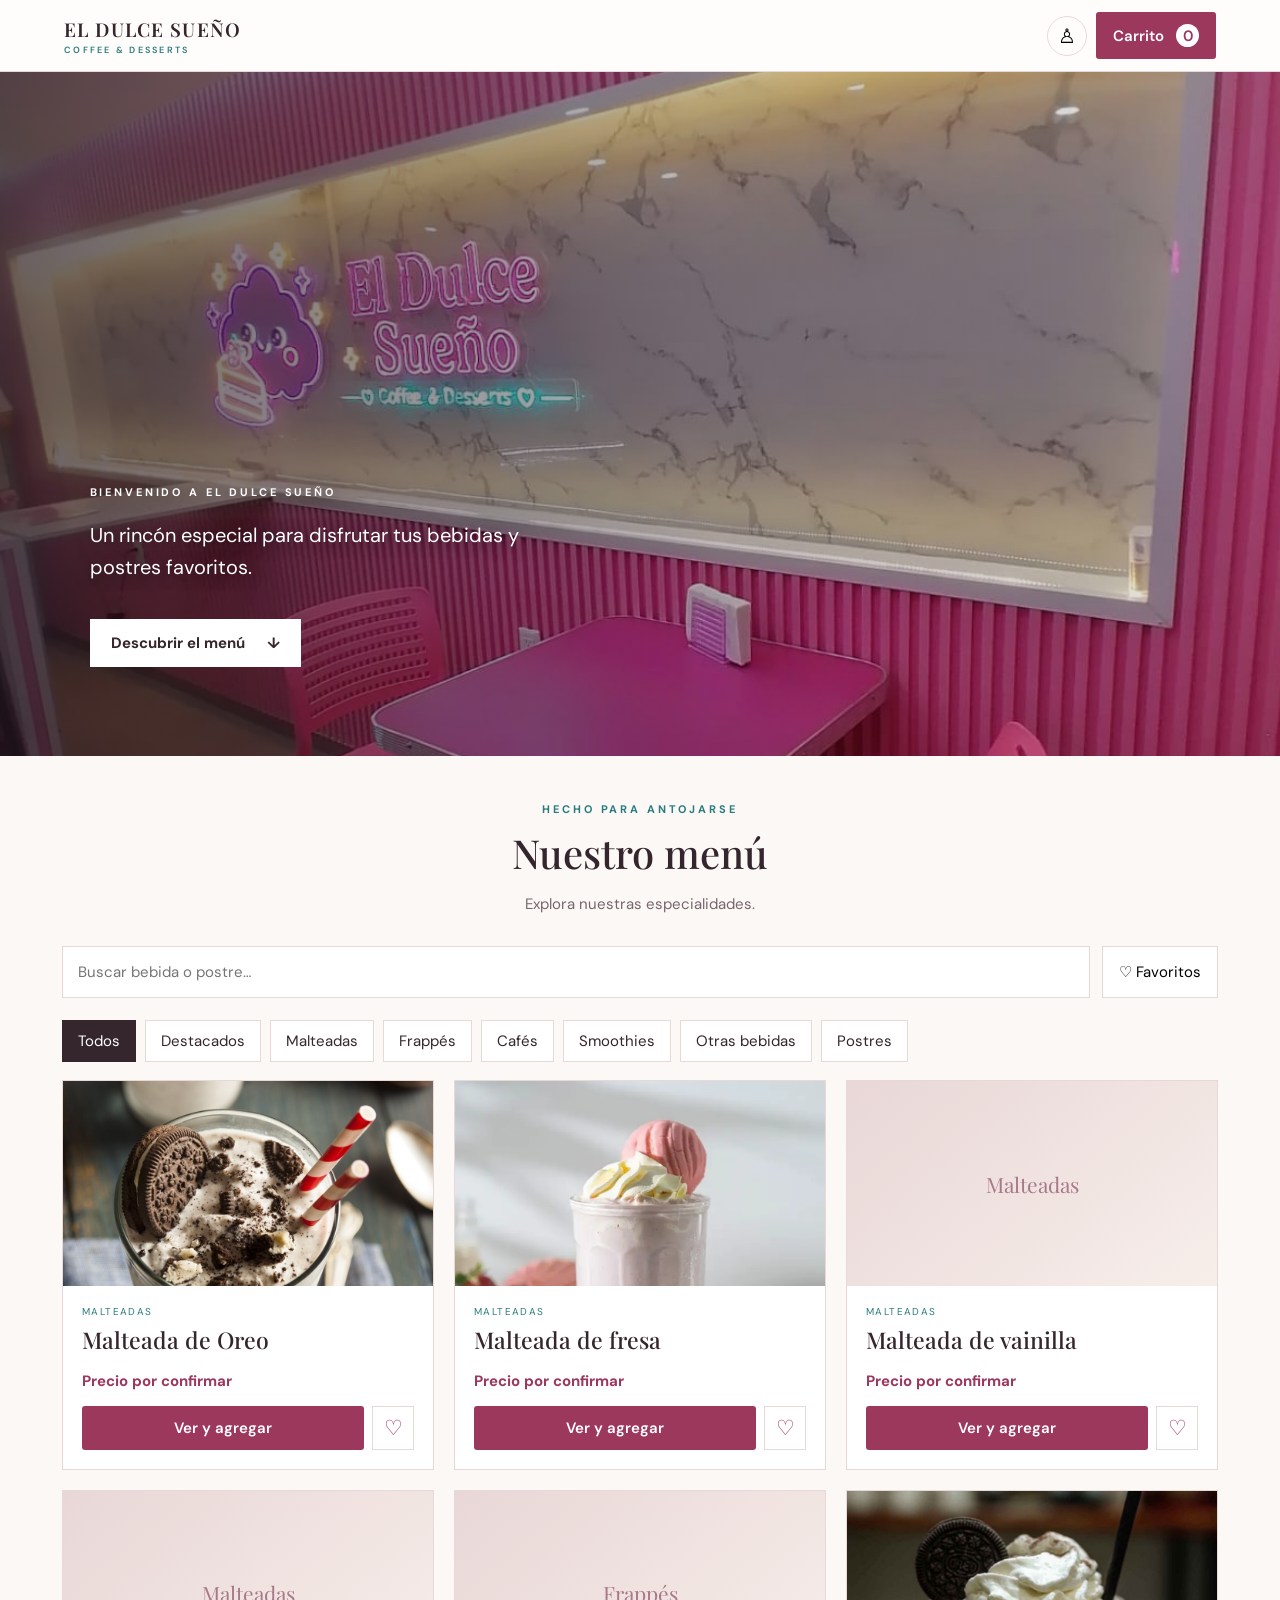
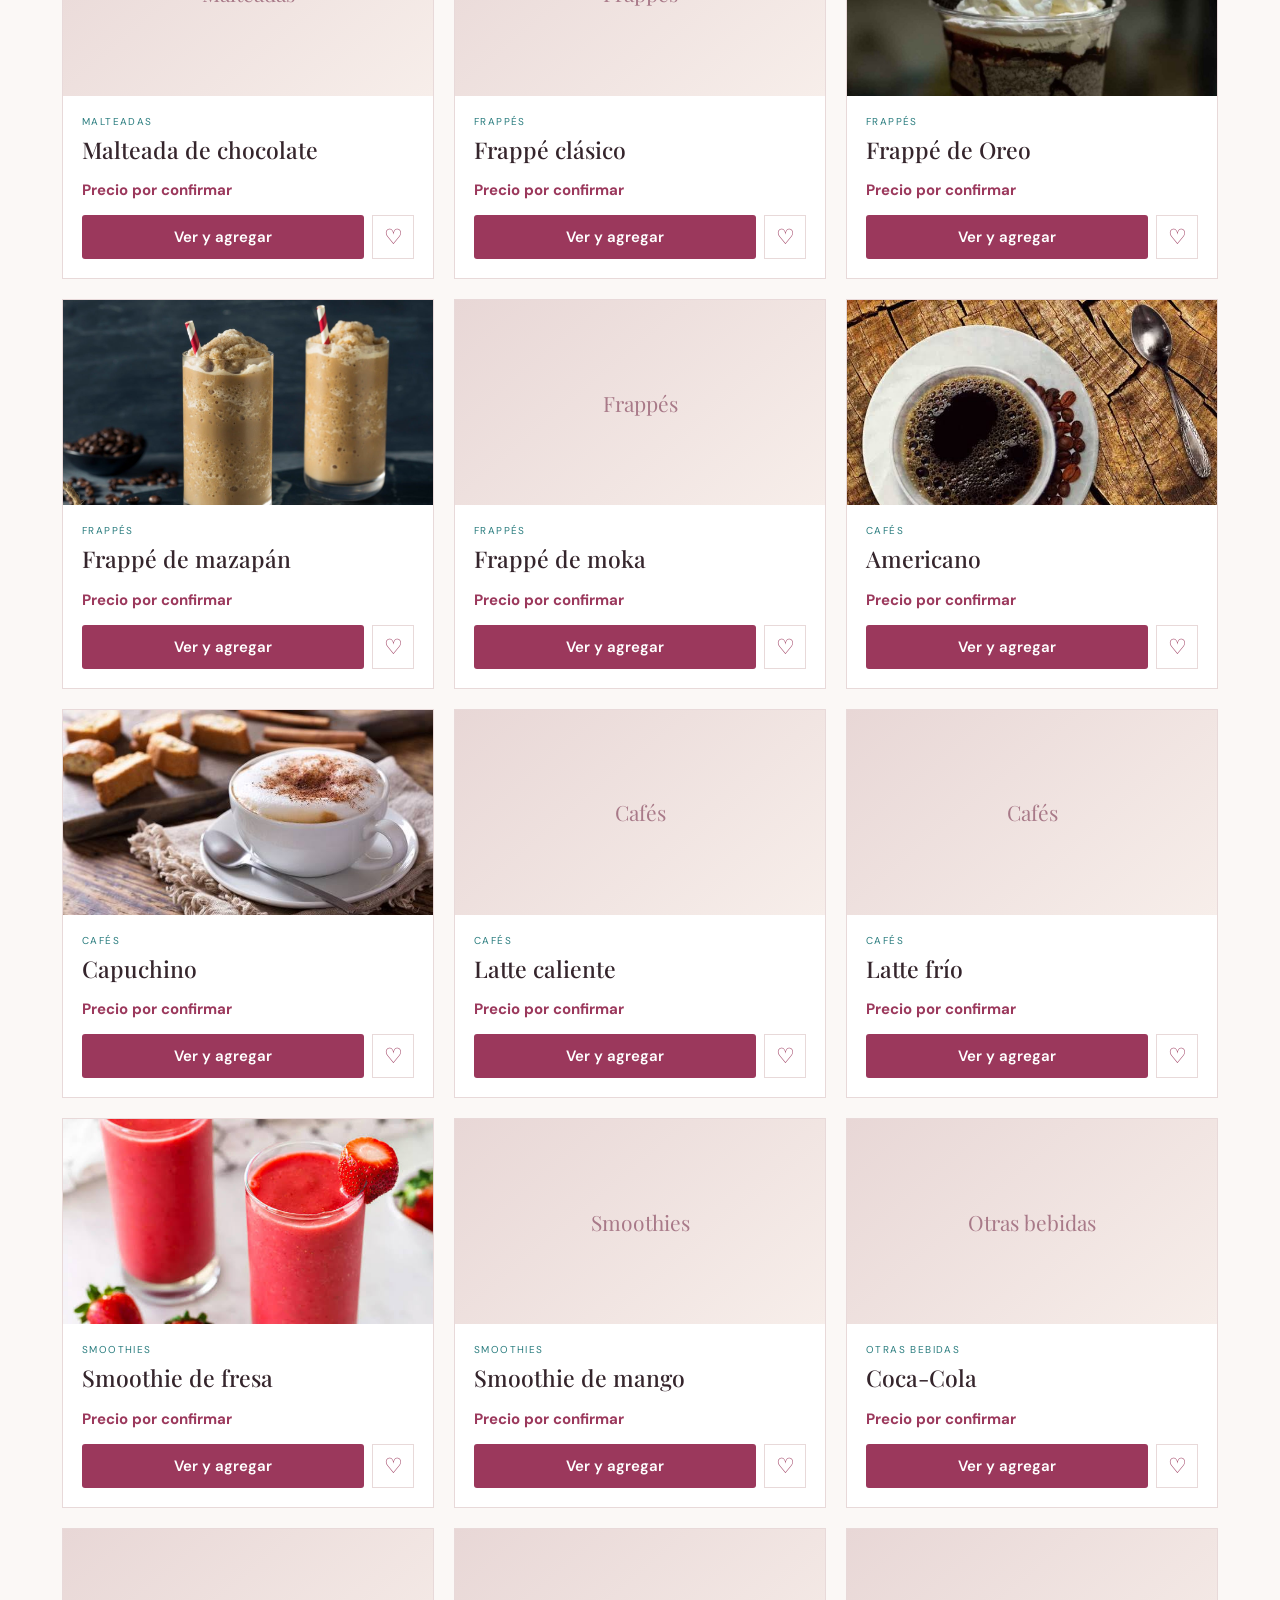
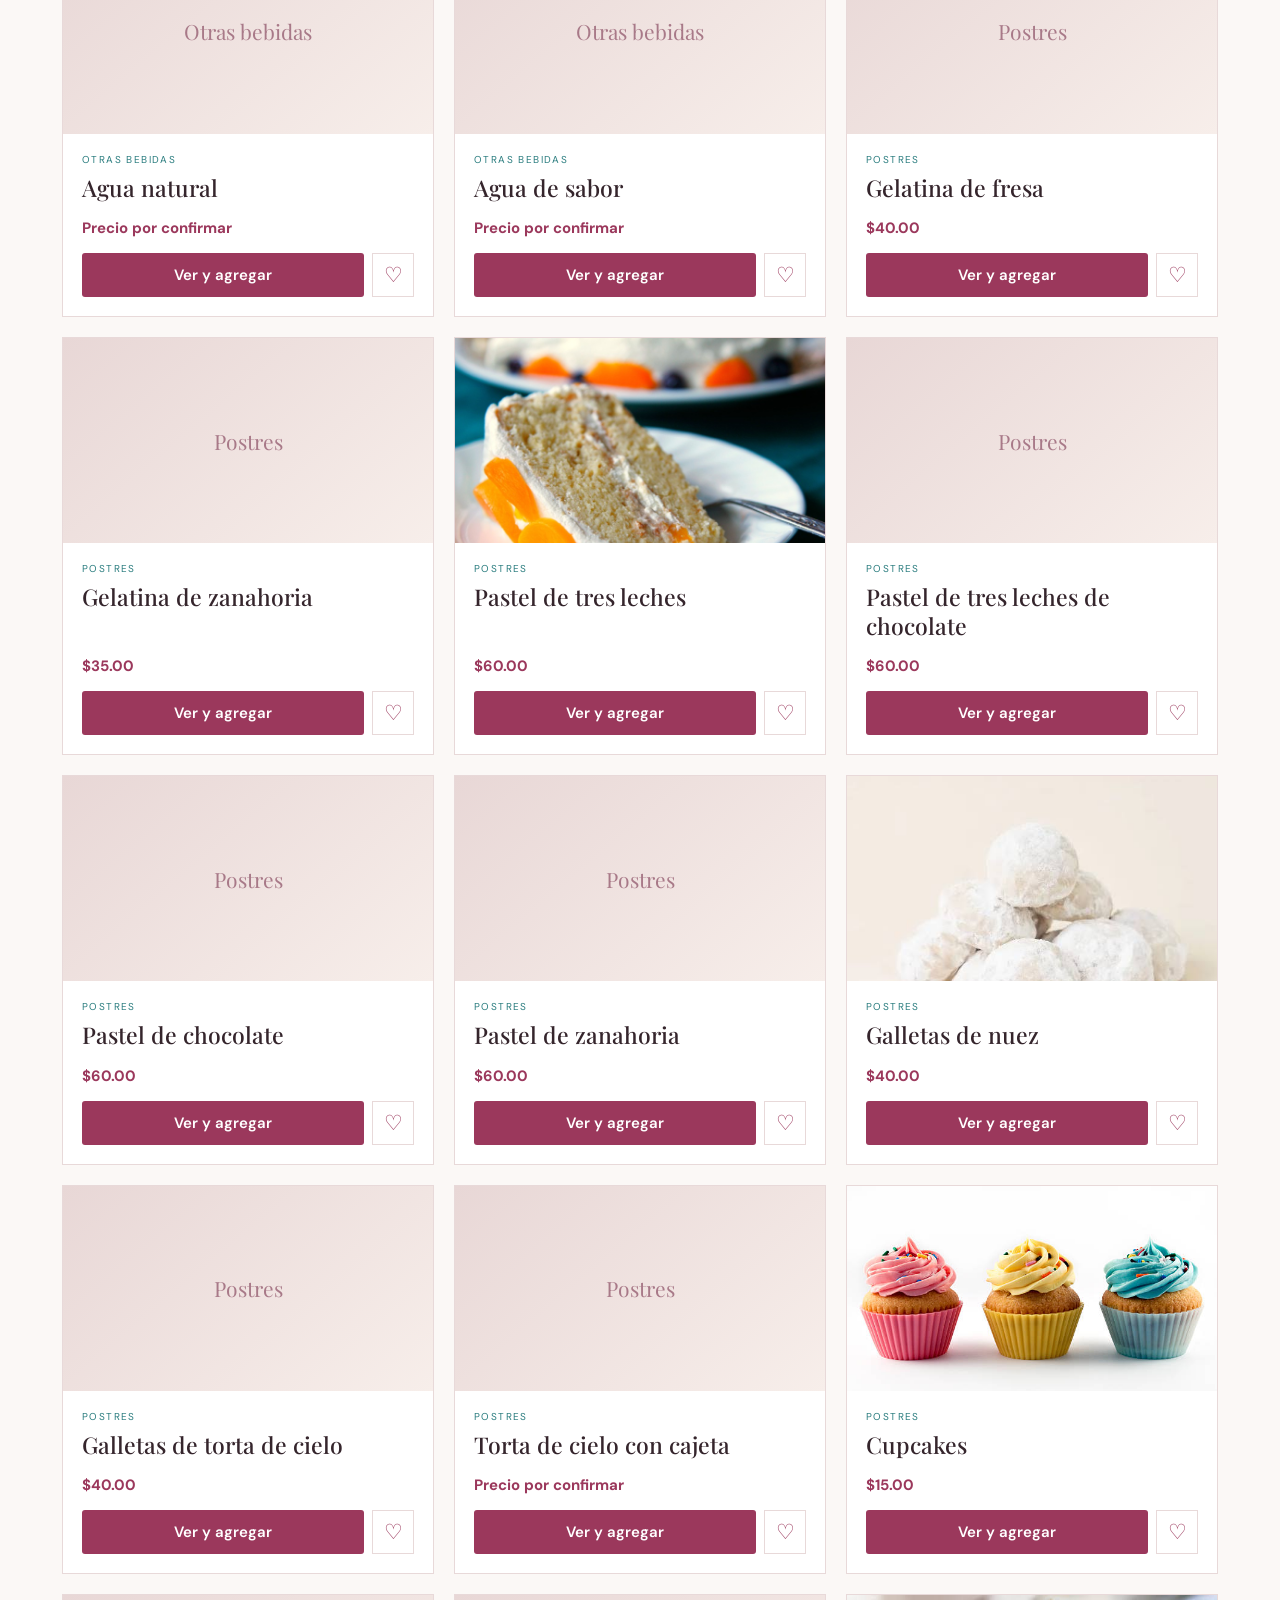
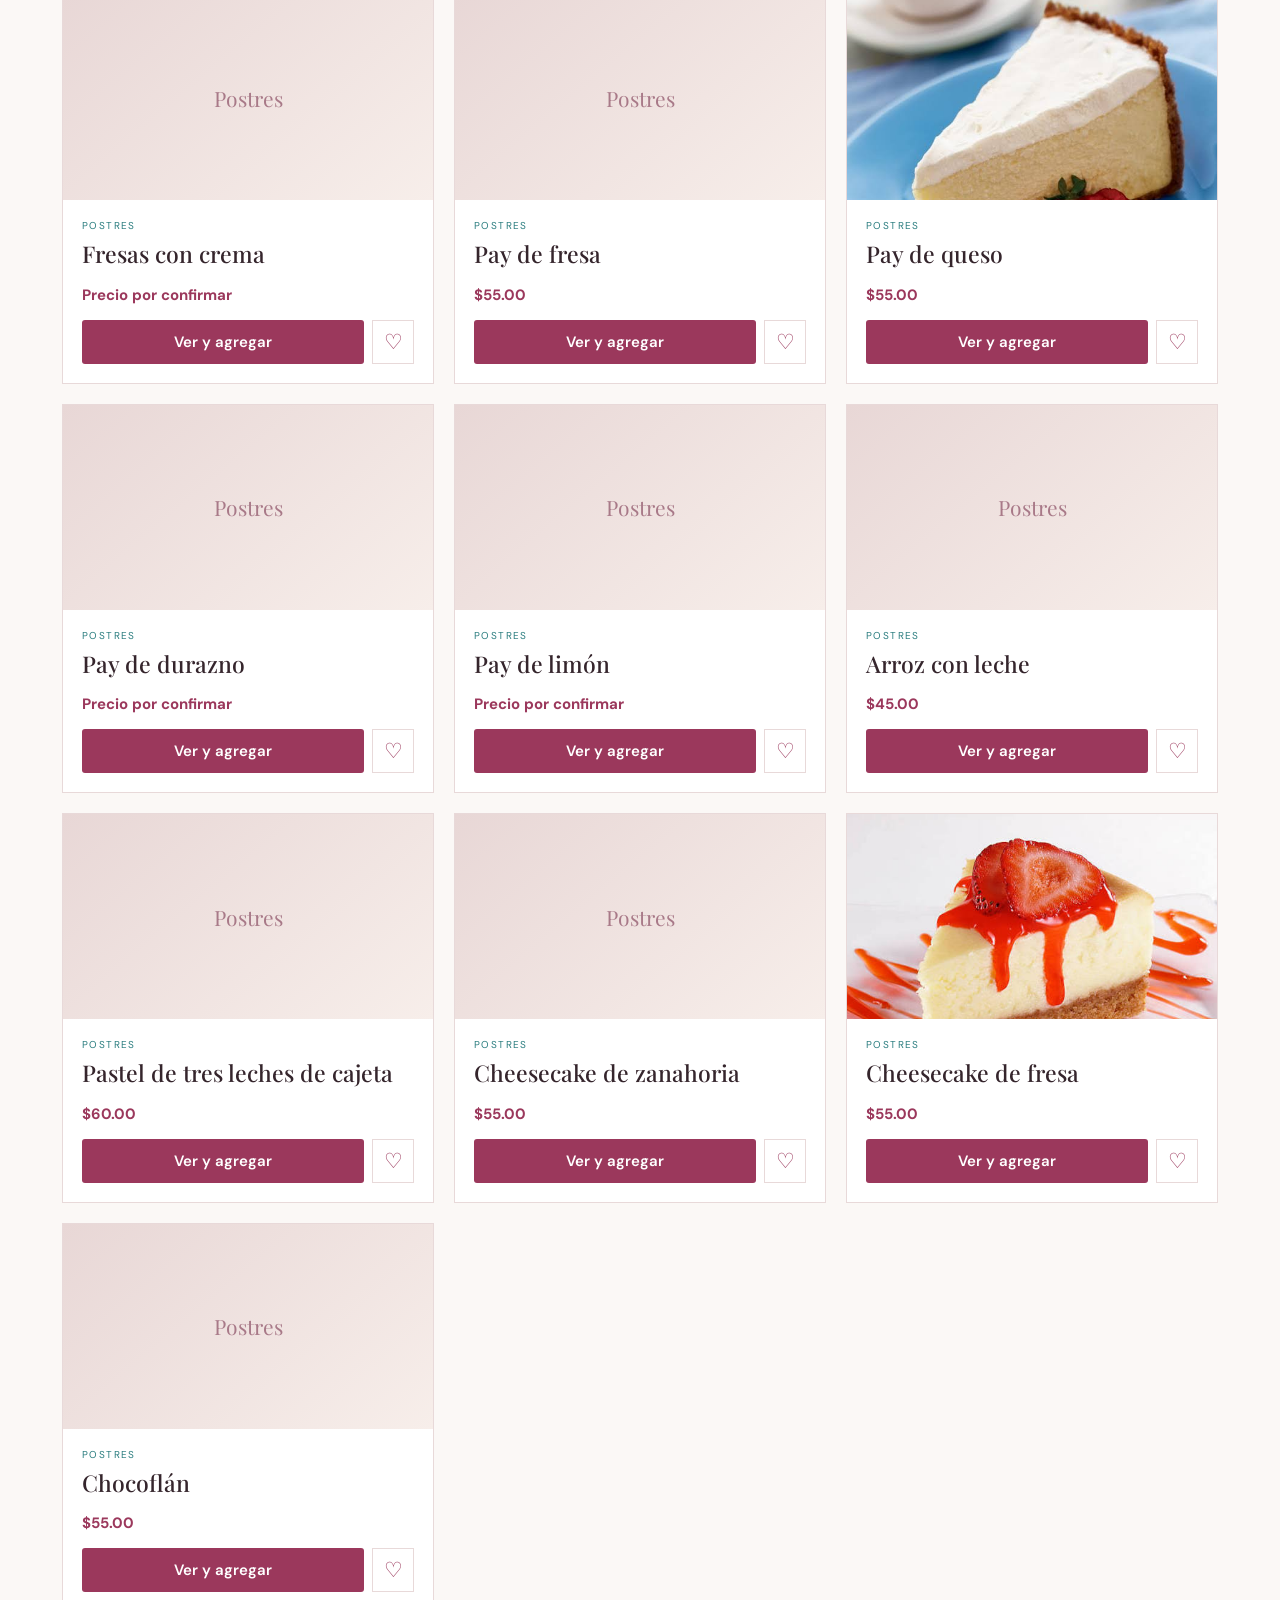
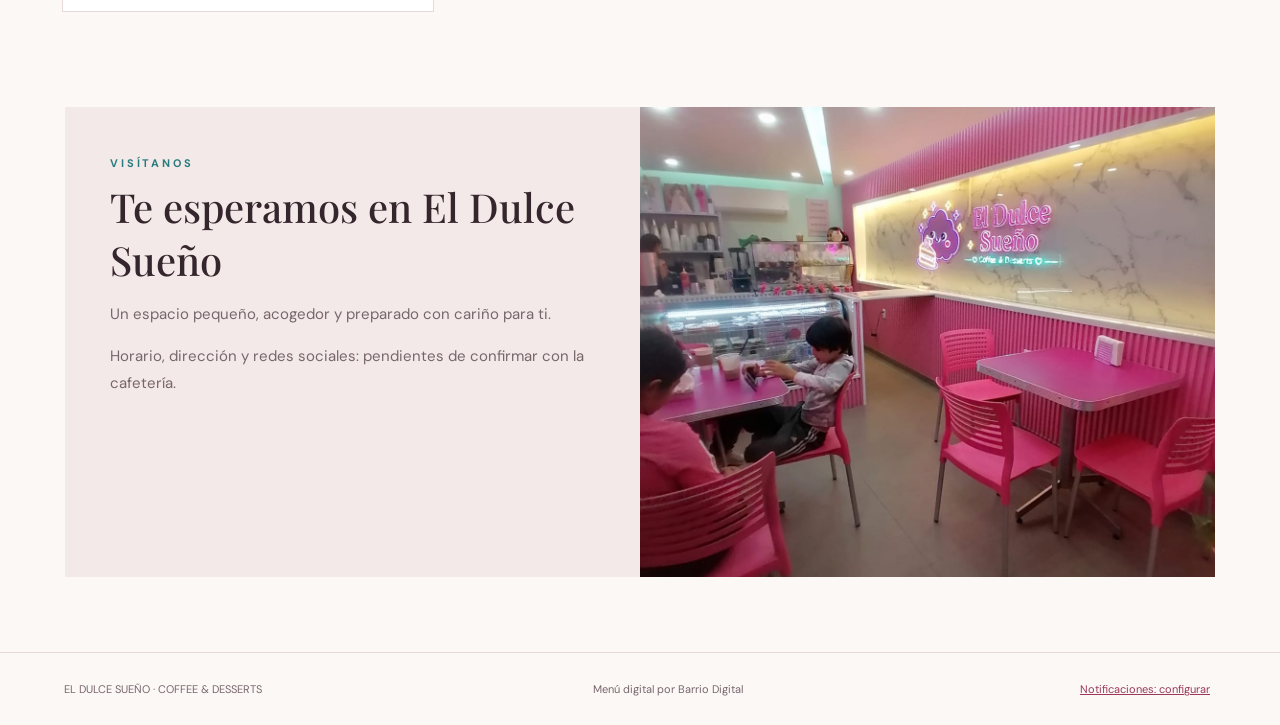
==== index.html @ 54c7ff3b "Add files via upload" ====
<!doctype html>
<html lang="es">
<head>
<meta charset="utf-8"><meta name="viewport" content="width=device-width,initial-scale=1,viewport-fit=cover">
<meta name="theme-color" content="#9b385c"><meta name="description" content="El Dulce Sueño Coffee & Desserts. Explora nuestro menú de bebidas y postres.">
<title>El Dulce Sueño | Coffee & Desserts</title>
<link rel="manifest" href="manifest.webmanifest"><link rel="stylesheet" href="css/styles.css">
</head>
<body>
<header class="topbar"><a href="#inicio" class="wordmark">EL DULCE SUEÑO <small>COFFEE & DESSERTS</small></a><div class="header-actions"><button id="profileBtn" class="icon-btn" aria-label="Mi perfil">♙</button><button id="cartBtn" class="cart-button" aria-label="Abrir carrito">Carrito <span id="cartCount">0</span></button></div></header>
<main>
<section class="hero" id="inicio"><div class="hero-photo"></div><div class="hero-shade"></div><div class="hero-content"><div class="eyebrow">BIENVENIDO A EL DULCE SUEÑO</div><p>Un rincón especial para disfrutar tus bebidas y postres favoritos.</p><a class="hero-cta" href="#menu">Descubrir el menú <span>↓</span></a></div></section>

<section class="flash" id="flashSection" hidden><div class="flash-header"><span>PROMOCIÓN FLASH</span><strong id="flashCountdown"></strong></div><div class="flash-body"><img id="flashImage" alt="Promoción del día"><div><h2 id="flashTitle"></h2><p id="flashDescription"></p><strong id="flashPrice"></strong><button id="flashAdd" class="button">Ver promoción</button></div></div></section>
<section class="catalog" id="menu"><div class="section-heading"><span class="eyebrow dark">HECHO PARA ANTOJARSE</span><h2>Nuestro menú</h2><p>Explora nuestras especialidades.</p></div><div class="catalog-tools"><input id="search" type="search" placeholder="Buscar bebida o postre…" aria-label="Buscar productos"><button id="favoritesFilter" class="filter-btn" aria-pressed="false">♡ Favoritos</button></div><nav class="categories" id="categories" aria-label="Categorías del menú"></nav><div id="productGrid" class="product-grid"></div></section>
<section class="visit" id="visitanos"><div><span class="eyebrow dark">VISÍTANOS</span><h2>Te esperamos en El Dulce Sueño</h2><p>Un espacio pequeño, acogedor y preparado con cariño para ti.</p><div id="businessDetails"></div></div><img src="assets/local/interior-vitrina.jpg" alt="Interior real de El Dulce Sueño, su barra y sus mesas" loading="lazy"></section>
</main>
<footer><span>EL DULCE SUEÑO · COFFEE & DESSERTS</span><span>Menú digital por Barrio Digital</span><button id="notificationBtn" class="text-button">Notificaciones: configurar</button></footer>
<div id="overlay" class="overlay" hidden></div><aside id="drawer" class="drawer" aria-label="Detalle" aria-modal="true" role="dialog" hidden><div class="drawer-head"><h2 id="drawerTitle">Detalle</h2><button id="closeDrawer" class="icon-btn" aria-label="Cerrar">✕</button></div><div id="drawerBody" class="drawer-body"></div></aside>
<div id="toast" class="toast" role="status" aria-live="polite"></div>
<script type="module" src="js/app.js"></script>
</body></html>
---- css/styles.css ----
@import url('https://fonts.googleapis.com/css2?family=DM+Sans:wght@400;500;600;700&family=Playfair+Display:ital,wght@0,500;0,600;1,500&display=swap');
:root{--ink:#35252c;--rose:#9b385c;--pink:#c95583;--cream:#fbf8f6;--paper:#fffdfb;--line:#e8d9d9;--teal:#297c7e;--muted:#78666d}*{box-sizing:border-box}html{scroll-behavior:smooth}body{margin:0;background:var(--cream);color:var(--ink);font-family:'DM Sans',Arial,sans-serif;font-size:15px}button,input,select,textarea{font:inherit}button{cursor:pointer}button:disabled{opacity:.48;cursor:not-allowed}a{color:inherit;text-decoration:none}[hidden]{display:none!important}.topbar{height:72px;padding:0 clamp(18px,5vw,72px);display:flex;align-items:center;justify-content:space-between;background:rgba(255,253,251,.97);position:sticky;top:0;z-index:15;border-bottom:1px solid var(--line);backdrop-filter:blur(12px)}.wordmark{font-family:'Playfair Display',Georgia,serif;letter-spacing:.06em;font-size:19px;font-weight:600}.wordmark small{display:block;font-family:'DM Sans',sans-serif;font-size:9px;letter-spacing:.25em;color:var(--teal);margin-top:2px}.header-actions{display:flex;gap:9px;align-items:center}.icon-btn{background:transparent;border:1px solid var(--line);border-radius:50%;height:40px;width:40px;font-size:20px}.cart-button,.button{background:var(--rose);color:white;border:0;padding:12px 17px;border-radius:3px;font-weight:600}.cart-button span{display:inline-grid;place-items:center;background:#fff;color:var(--rose);border-radius:100px;width:23px;height:23px;margin-left:8px}.hero{height:min(76vh,700px);min-height:440px;position:relative;overflow:hidden;background:#b75b80}.hero-photo{position:absolute;inset:0;background:url('../assets/local/interior-principal.jpg') center 41%/cover no-repeat;transform:scale(1.02)}.hero-shade{position:absolute;inset:0;background:linear-gradient(90deg,rgba(30,15,24,.67) 0%,rgba(30,15,24,.28) 56%,rgba(30,15,24,.08) 100%)}.hero-content{position:absolute;bottom:13%;left:clamp(22px,7vw,110px);max-width:600px;color:#fff;text-shadow:0 2px 15px #0008}.eyebrow{font-size:11px;font-weight:700;letter-spacing:.26em;color:#fff}.eyebrow.dark{color:var(--teal)}h1,h2,h3{font-family:'Playfair Display',Georgia,serif;font-weight:500}h1{font-size:clamp(45px,7vw,88px);line-height:1.07;margin:16px 0}h2{font-size:clamp(27px,3.5vw,40px);margin:8px 0 14px}.hero-content p{font-size:clamp(16px,2vw,20px);line-height:1.6;max-width:440px}.hero-cta{display:inline-flex;gap:22px;align-items:center;background:#fff;color:var(--ink);padding:14px 21px;margin-top:16px;font-weight:700;text-shadow:none}.welcome{max-width:1150px;margin:auto;padding:54px 26px;display:flex;gap:60px;justify-content:space-between;align-items:center}.welcome>div{max-width:540px}.welcome>p{max-width:330px;color:var(--muted);line-height:1.8}.catalog{max-width:1200px;margin:auto;padding:30px 22px 75px}.section-heading{text-align:center;margin:12px auto 32px}.section-heading p{color:var(--muted)}.catalog-tools{display:flex;gap:12px;margin-bottom:20px}.catalog-tools input{flex:1;min-width:0;border:1px solid var(--line);padding:15px;background:white;outline-color:var(--rose)}.filter-btn{border:1px solid var(--line);background:white;padding:0 16px;white-space:nowrap}.filter-btn.active{border-color:var(--rose);color:var(--rose)}.categories{display:flex;overflow:auto;gap:9px;padding:2px 0 18px;scrollbar-width:thin}.categories button{white-space:nowrap;border:1px solid var(--line);background:#fff;padding:10px 15px;color:var(--ink)}.categories button.active{background:var(--ink);color:#fff;border-color:var(--ink)}.product-grid{display:grid;grid-template-columns:repeat(3,minmax(0,1fr));gap:20px}.product-card{background:#fff;border:1px solid var(--line);overflow:hidden;display:flex;flex-direction:column}.product-photo{height:205px;background:linear-gradient(140deg,#e8d7d6,#f7eeea);position:relative;overflow:hidden;display:grid;place-items:center}.product-photo img{width:100%;height:100%;object-fit:cover}.photo-placeholder{font-family:'Playfair Display',Georgia,serif;color:#a87988;font-size:21px;text-align:center;padding:16px}.product-card-body{padding:19px;display:flex;flex-direction:column;flex:1}.product-category{font-size:10px;color:var(--teal);text-transform:uppercase;letter-spacing:.14em}.product-card h3{font-size:23px;line-height:1.24;margin:8px 0 12px}.product-price{margin-top:auto;font-weight:700;color:var(--rose);padding:4px 0 15px}.product-actions{display:flex;gap:8px}.product-actions .button{flex:1}.heart{width:42px;border:1px solid var(--line);background:white;font-size:21px;color:var(--rose)}.soldout{position:absolute;top:12px;left:12px;background:#fff;padding:7px 12px;font-size:12px}.flash{max-width:1150px;margin:15px auto 28px;background:#fff;border:1px solid #e5cad1}.flash-header{display:flex;justify-content:space-between;background:var(--rose);color:white;padding:13px 20px;font-size:12px;letter-spacing:.1em}.flash-body{display:flex;gap:25px;padding:20px}.flash-body img{width:210px;height:170px;object-fit:cover;background:#eee}.flash-body>div{flex:1}.flash-body strong{display:block;font-size:24px;color:var(--rose);margin:12px 0}.visit{display:grid;grid-template-columns:1fr 1fr;max-width:1150px;margin:20px auto 75px;background:#f3e9e8;min-height:350px}.visit>div{padding:45px}.visit p{line-height:1.8;color:var(--muted)}.visit img{width:100%;height:100%;max-height:470px;object-fit:cover}.visit a{text-decoration:underline;color:var(--teal)}footer{border-top:1px solid var(--line);display:flex;gap:20px;justify-content:space-between;align-items:center;flex-wrap:wrap;padding:28px max(22px,5vw);font-size:11px;color:var(--muted)}.text-button{border:0;background:none;color:var(--rose);text-decoration:underline}.overlay{position:fixed;inset:0;background:#21131aa8;z-index:30}.drawer{position:fixed;right:0;top:0;bottom:0;width:min(100%,490px);z-index:31;background:var(--paper);box-shadow:-10px 0 40px #0002;display:flex;flex-direction:column}.drawer-head{padding:20px 23px;border-bottom:1px solid var(--line);display:flex;align-items:center;justify-content:space-between}.drawer-head h2{font-size:27px;margin:0}.drawer-body{overflow:auto;padding:23px;flex:1}.drawer-body label{display:block;font-weight:600;font-size:13px;margin:14px 0 7px}.field{width:100%;border:1px solid #d7c8ca;background:white;padding:12px;color:var(--ink);border-radius:2px}.drawer-body textarea{resize:vertical}.drawer-body .button{width:100%;margin-top:14px}.muted{color:var(--muted);font-size:13px;line-height:1.6}.line{border-bottom:1px solid var(--line);padding:15px 0}.line-row{display:flex;justify-content:space-between;align-items:center;gap:12px}.line-row button{background:#fff;border:1px solid var(--line);padding:6px 10px}.qty{display:flex;align-items:center;gap:13px}.qty button{font-size:20px}.note{padding:12px;background:#f5eded;border-left:3px solid var(--rose);font-size:13px;line-height:1.6}.toast{position:fixed;bottom:24px;left:50%;transform:translateX(-50%);background:var(--ink);color:#fff;padding:13px 22px;z-index:60;opacity:0;pointer-events:none;transition:opacity .2s}.toast.show{opacity:1}.mini-btn{background:white;border:1px solid var(--line);padding:8px 11px}.profile-saved{background:#eff6f4;padding:12px;margin-bottom:14px}.choice-row{display:flex;gap:9px;margin:12px 0}.choice-row button{flex:1;padding:12px;background:white;border:1px solid var(--line)}.choice-row button.selected{border-color:var(--rose);background:#f8eaee}.checkline{display:flex!important;gap:8px;align-items:center;font-weight:400!important}.checkline input{width:auto}.flash-pill{color:var(--rose);font-size:12px;font-weight:700}
@media(max-width:800px){.product-grid{grid-template-columns:repeat(2,minmax(0,1fr));gap:12px}.welcome{padding:34px 20px;display:block}.welcome>p{max-width:none}.visit{margin:10px 18px 50px;grid-template-columns:1fr}.visit img{max-height:270px}.visit>div{padding:30px}.flash{margin:12px 18px}.flash-body img{width:130px;height:140px}.topbar{height:65px}.hero{height:63vh;min-height:390px}.hero-content{bottom:9%}}@media(max-width:520px){.wordmark{font-size:15px}.wordmark small{font-size:8px}.topbar{padding:0 13px}.cart-button{padding:10px;font-size:12px}.icon-btn{height:36px;width:36px}.hero{height:57vh;min-height:360px}.hero-photo{background-position:center 43%}.hero-content{left:21px;right:20px}.hero-content h1{font-size:44px}.hero-content p{font-size:15px}.hero-cta{margin-top:8px;padding:12px 16px}.catalog{padding:22px 12px 55px}.catalog-tools{gap:6px}.filter-btn{padding:0 10px;font-size:12px}.product-card h3{font-size:19px}.product-photo{height:155px}.product-card-body{padding:12px}.product-actions .button{padding:10px 7px;font-size:12px}.heart{width:33px;font-size:18px}.flash-body{display:block}.flash-body img{width:100%;height:175px}.visit{margin:10px 12px 45px}footer{display:block}footer>*{display:block;margin:12px 0}}
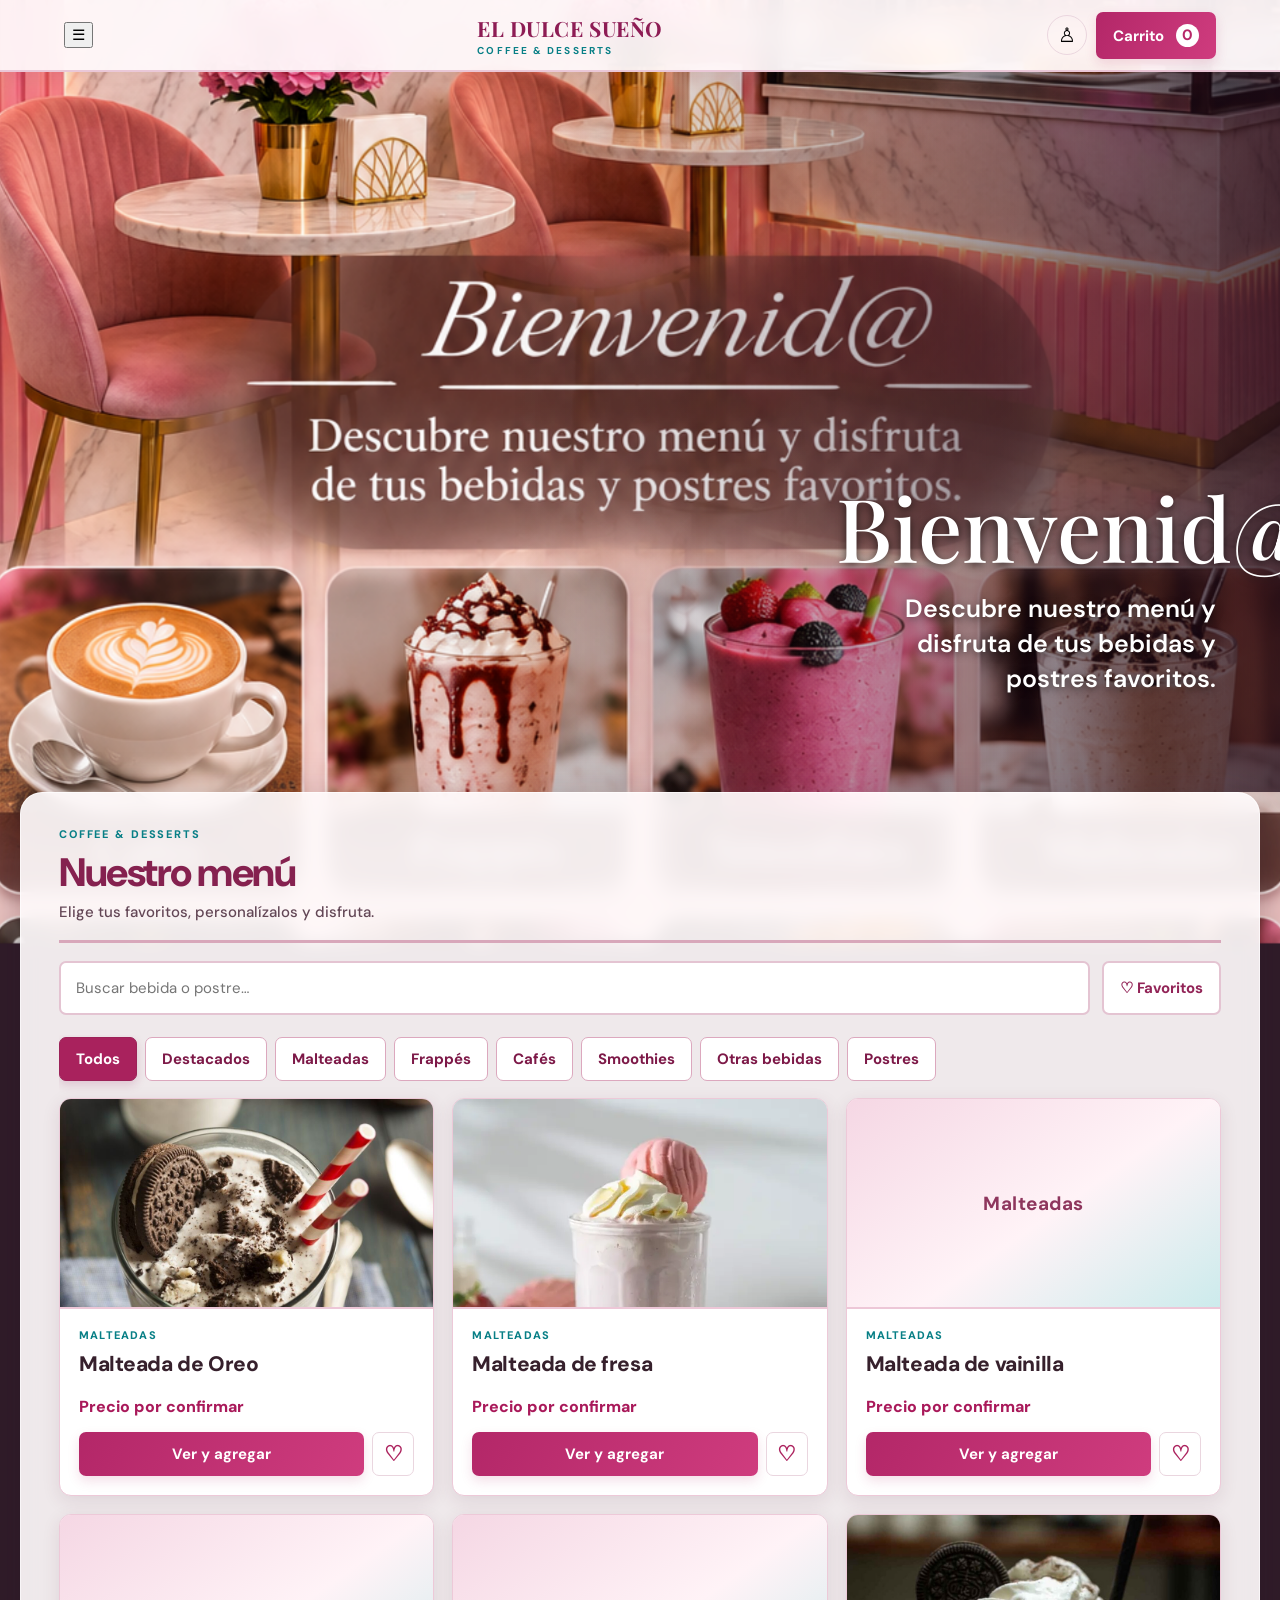
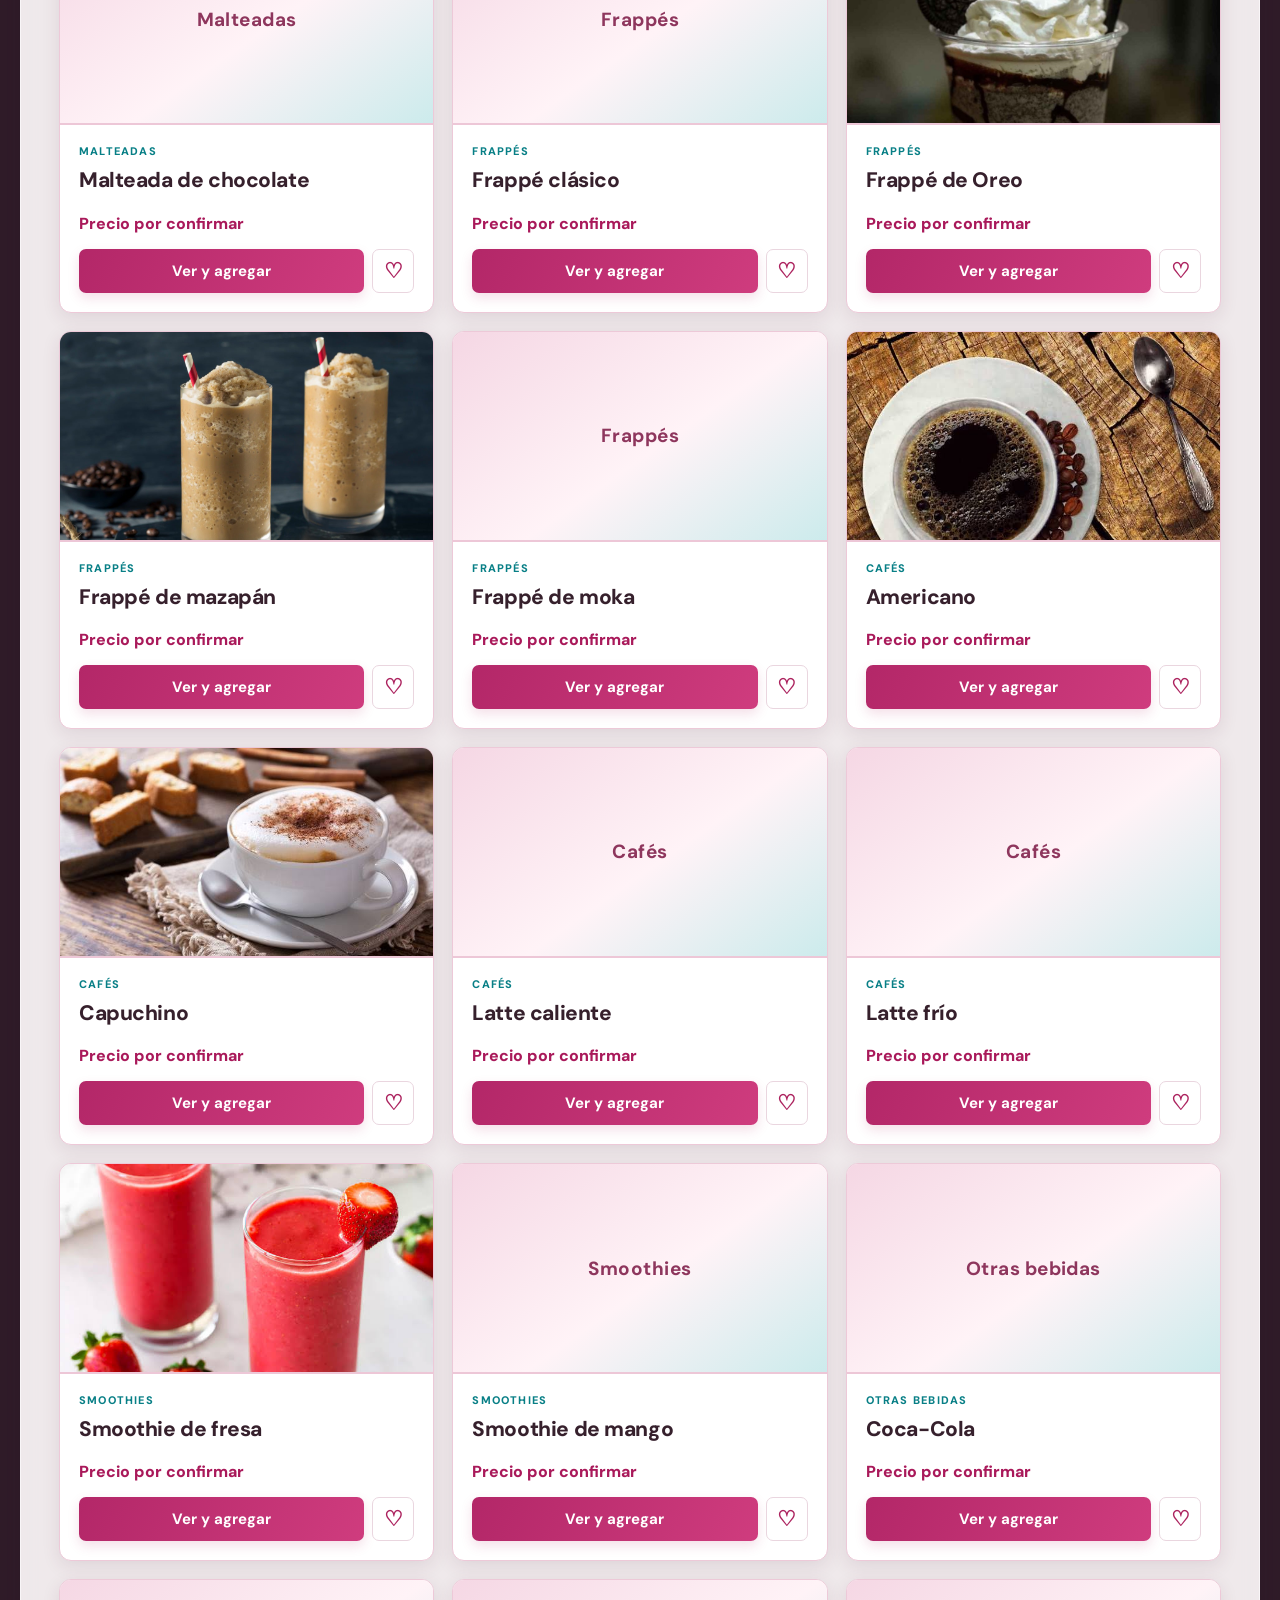
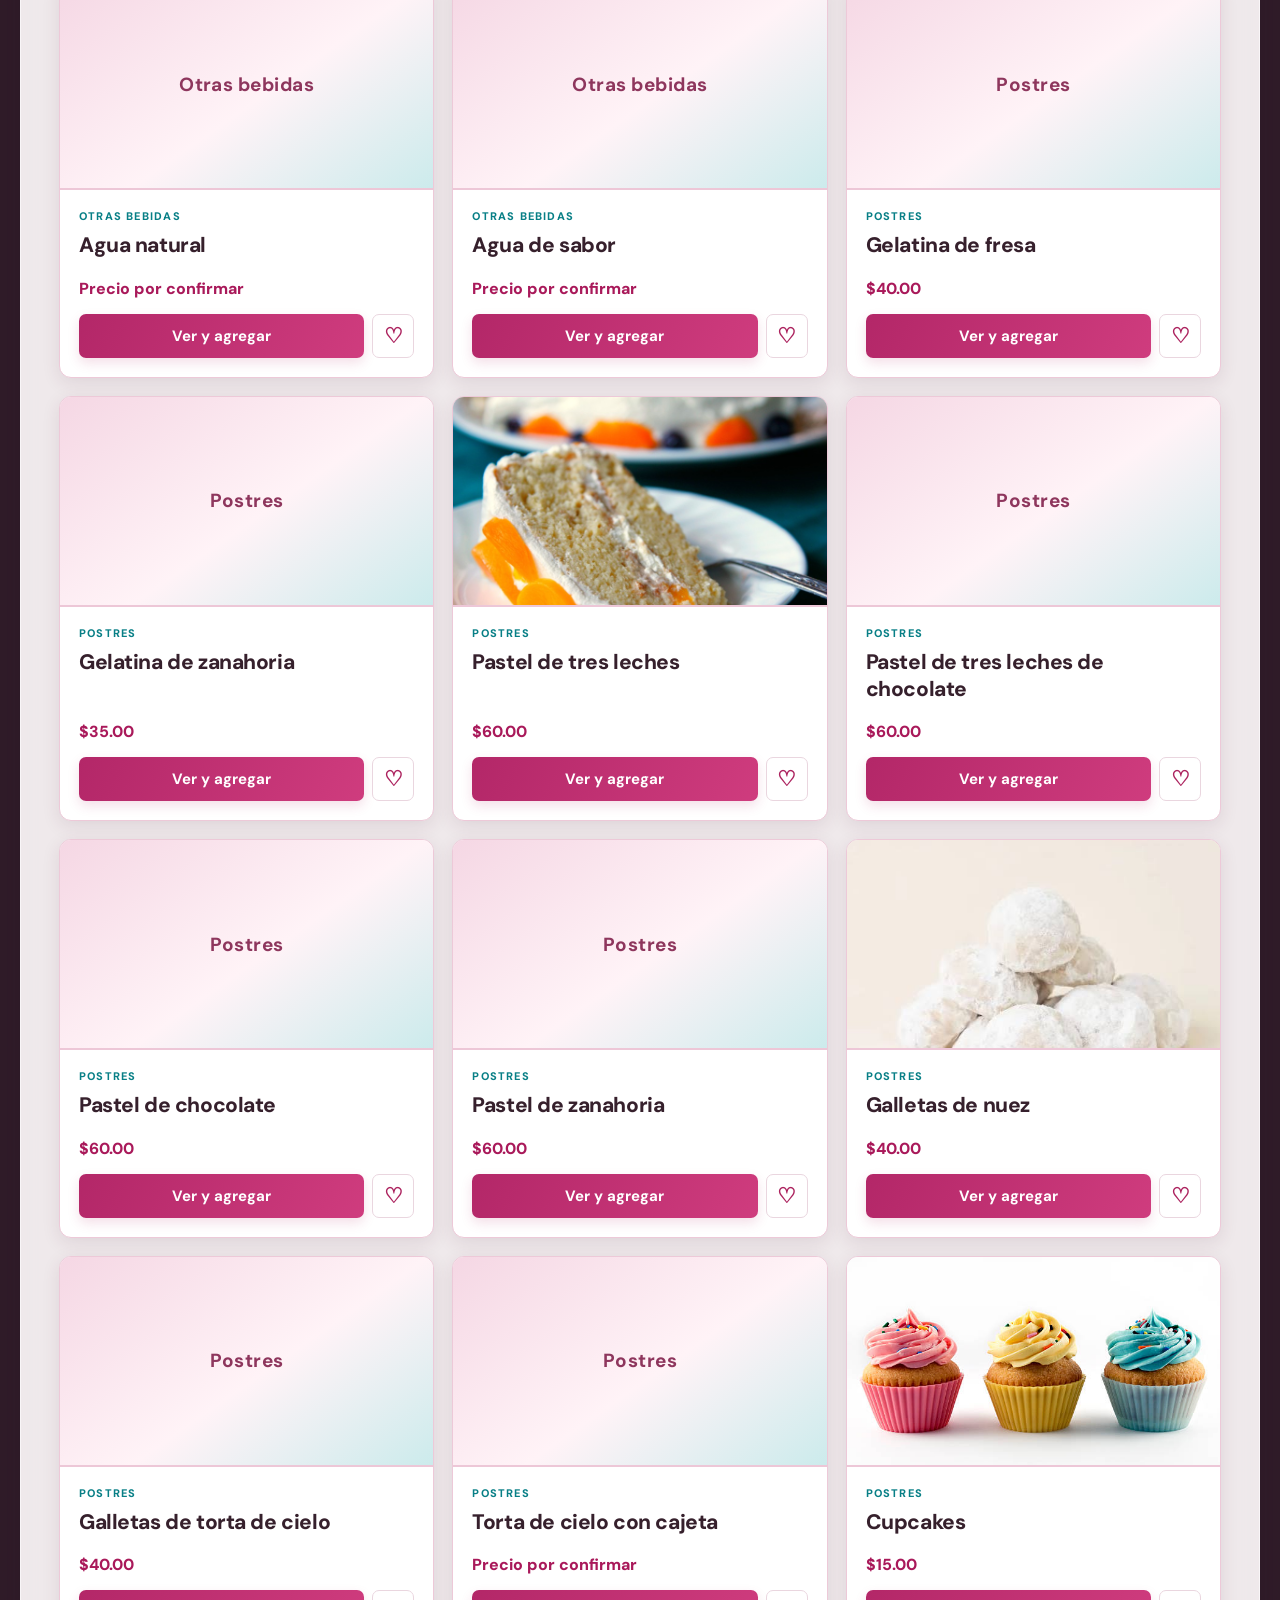
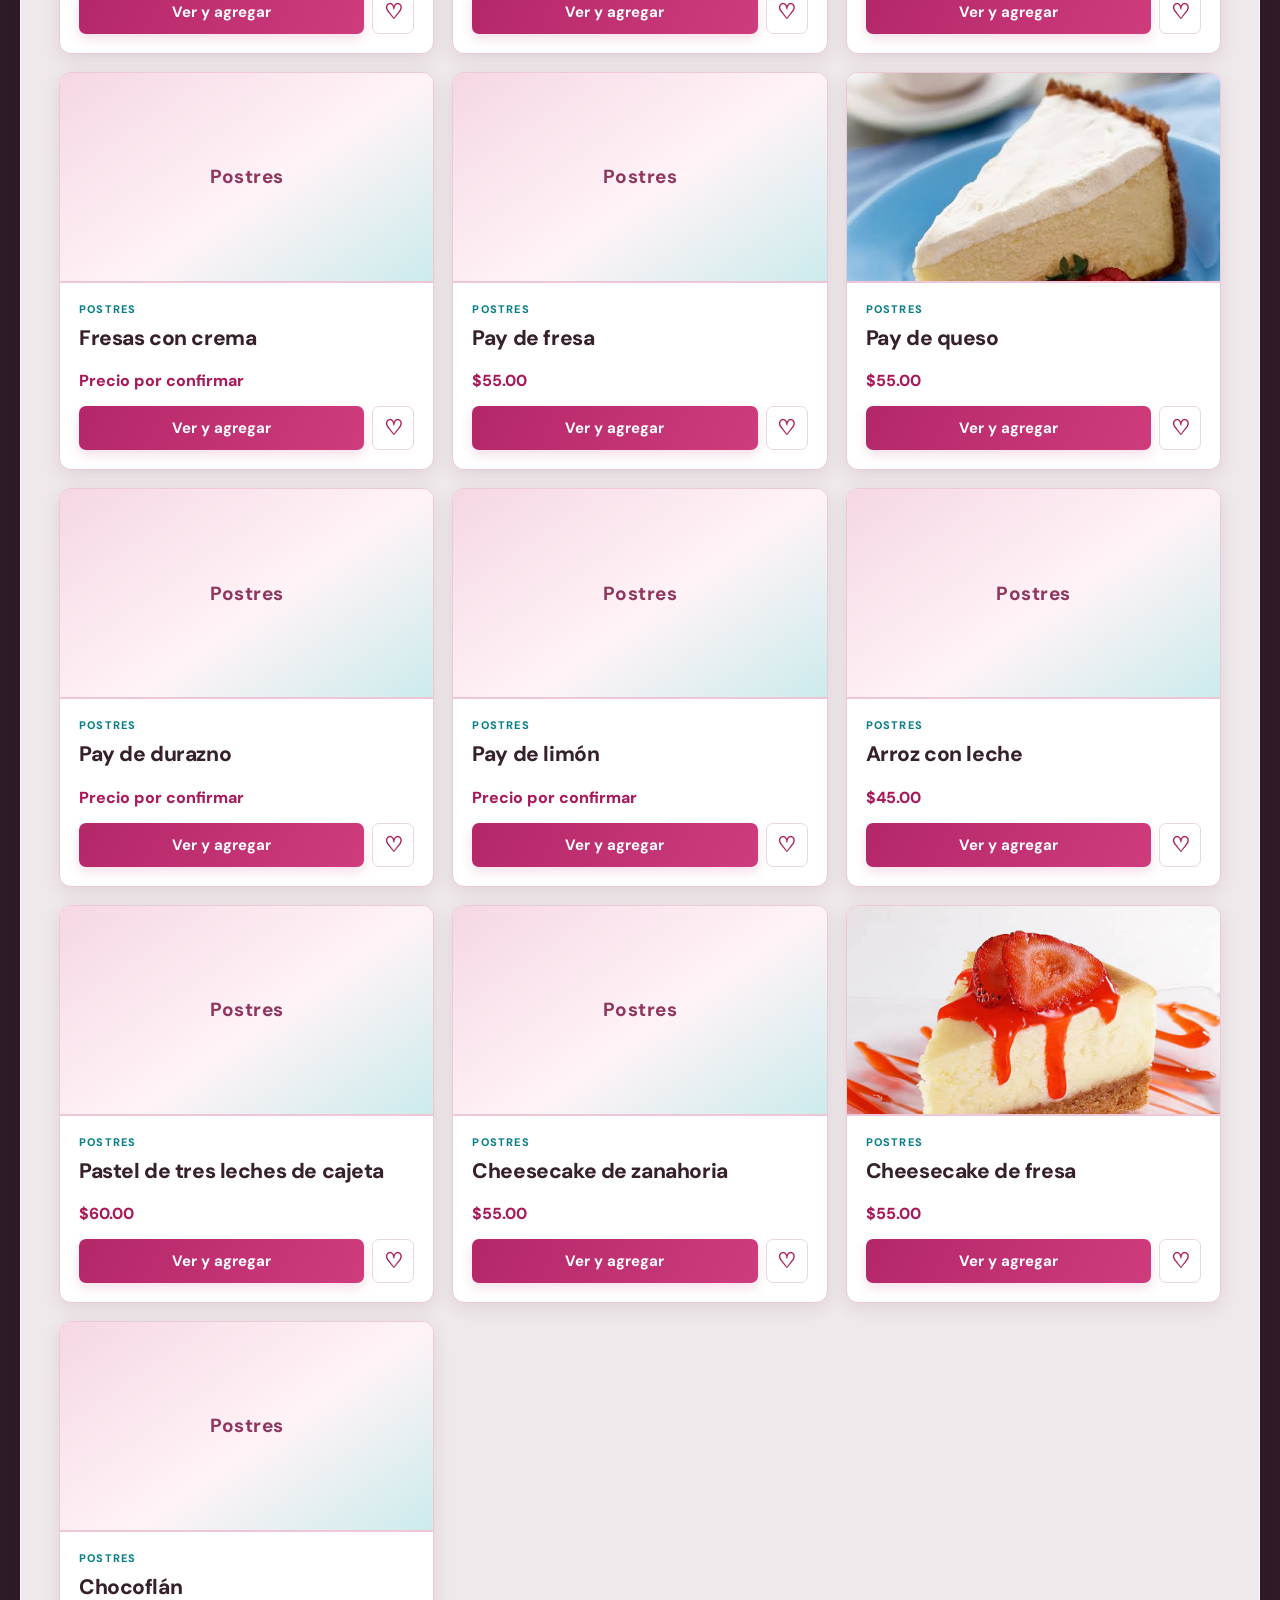
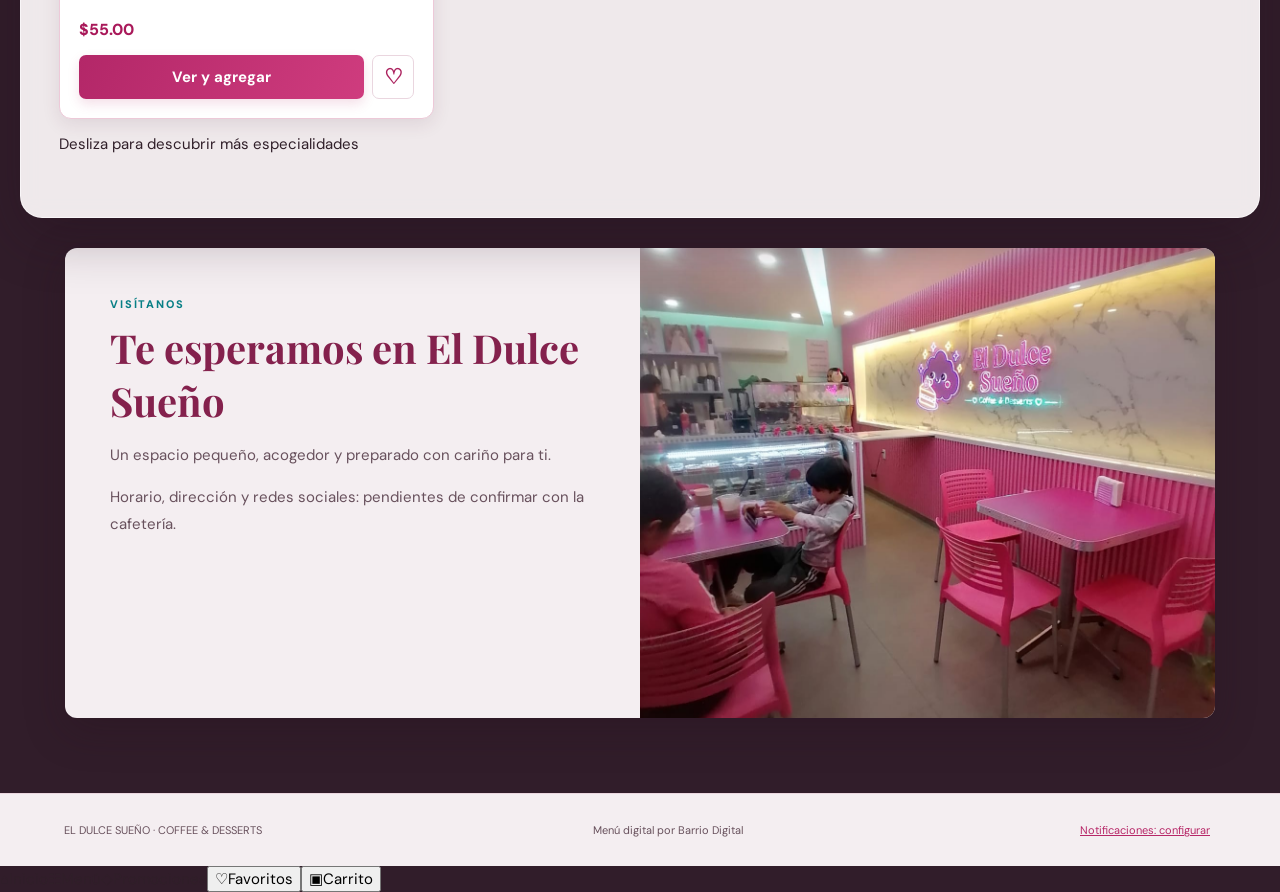
==== commit 3c3e879c: "Add files via upload" ====
--- a/index.html
+++ b/index.html
@@ -7,16 +7,16 @@
 <link rel="manifest" href="manifest.webmanifest"><link rel="stylesheet" href="css/styles.css">
 </head>
 <body>
-<header class="topbar"><a href="#inicio" class="wordmark">EL DULCE SUEÑO <small>COFFEE & DESSERTS</small></a><div class="header-actions"><button id="profileBtn" class="icon-btn" aria-label="Mi perfil">♙</button><button id="cartBtn" class="cart-button" aria-label="Abrir carrito">Carrito <span id="cartCount">0</span></button></div></header>
+<header class="topbar"><button id="menuToggle" class="menu-toggle" aria-label="Ir a categorías">☰</button><a href="#inicio" class="wordmark">EL DULCE SUEÑO <small>COFFEE & DESSERTS</small></a><div class="header-actions"><button id="profileBtn" class="icon-btn" aria-label="Mi perfil">♙</button><button id="cartBtn" class="cart-button" aria-label="Abrir carrito">Carrito <span id="cartCount">0</span></button></div></header>
 <main>
-<section class="hero" id="inicio"><div class="hero-photo"></div><div class="hero-shade"></div><div class="hero-content"><div class="eyebrow">BIENVENIDO A EL DULCE SUEÑO</div><p>Un rincón especial para disfrutar tus bebidas y postres favoritos.</p><a class="hero-cta" href="#menu">Descubrir el menú <span>↓</span></a></div></section>
+<section class="hero" id="inicio"><div class="hero-photo"></div><div class="hero-shade"></div><div class="hero-content"><div class="welcome-panel"><h1>Bienvenid@</h1><p>Descubre nuestro menú y disfruta de tus bebidas y postres favoritos.</p></div></div><div class="hero-categories" id="heroCategories" aria-label="Explorar categorías"></div></section>
 
 <section class="flash" id="flashSection" hidden><div class="flash-header"><span>PROMOCIÓN FLASH</span><strong id="flashCountdown"></strong></div><div class="flash-body"><img id="flashImage" alt="Promoción del día"><div><h2 id="flashTitle"></h2><p id="flashDescription"></p><strong id="flashPrice"></strong><button id="flashAdd" class="button">Ver promoción</button></div></div></section>
-<section class="catalog" id="menu"><div class="section-heading"><span class="eyebrow dark">HECHO PARA ANTOJARSE</span><h2>Nuestro menú</h2><p>Explora nuestras especialidades.</p></div><div class="catalog-tools"><input id="search" type="search" placeholder="Buscar bebida o postre…" aria-label="Buscar productos"><button id="favoritesFilter" class="filter-btn" aria-pressed="false">♡ Favoritos</button></div><nav class="categories" id="categories" aria-label="Categorías del menú"></nav><div id="productGrid" class="product-grid"></div></section>
+<section class="catalog" id="menu"><div class="section-heading"><span class="eyebrow dark">COFFEE & DESSERTS</span><h2>Nuestro menú</h2><p>Elige tus favoritos, personalízalos y disfruta.</p></div><div class="catalog-tools"><input id="search" type="search" placeholder="Buscar bebida o postre…" aria-label="Buscar productos"><button id="favoritesFilter" class="filter-btn" aria-pressed="false">♡ Favoritos</button></div><nav class="categories" id="categories" aria-label="Categorías del menú"></nav><div id="productGrid" class="product-grid"></div><p class="scroll-hint">Desliza para descubrir más especialidades</p></section>
 <section class="visit" id="visitanos"><div><span class="eyebrow dark">VISÍTANOS</span><h2>Te esperamos en El Dulce Sueño</h2><p>Un espacio pequeño, acogedor y preparado con cariño para ti.</p><div id="businessDetails"></div></div><img src="assets/local/interior-vitrina.jpg" alt="Interior real de El Dulce Sueño, su barra y sus mesas" loading="lazy"></section>
 </main>
 <footer><span>EL DULCE SUEÑO · COFFEE & DESSERTS</span><span>Menú digital por Barrio Digital</span><button id="notificationBtn" class="text-button">Notificaciones: configurar</button></footer>
 <div id="overlay" class="overlay" hidden></div><aside id="drawer" class="drawer" aria-label="Detalle" aria-modal="true" role="dialog" hidden><div class="drawer-head"><h2 id="drawerTitle">Detalle</h2><button id="closeDrawer" class="icon-btn" aria-label="Cerrar">✕</button></div><div id="drawerBody" class="drawer-body"></div></aside>
-<div id="toast" class="toast" role="status" aria-live="polite"></div>
+<nav class="bottom-nav" aria-label="Navegación rápida"><a href="#inicio" aria-label="Inicio"><span>⌂</span>Inicio</a><a href="#menu" aria-label="Menú"><span>☷</span>Menú</a><a href="#flashSection" id="promoNav"><span>◇</span>Promociones</a><button id="bottomFavorites"><span>♡</span>Favoritos</button><button id="bottomOrder"><span>▣</span>Carrito</button></nav><div id="toast" class="toast" role="status" aria-live="polite"></div>
 <script type="module" src="js/app.js"></script>
 </body></html>
--- a/css/styles.css
+++ b/css/styles.css
@@ -1,3 +1,71 @@
 @import url('https://fonts.googleapis.com/css2?family=DM+Sans:wght@400;500;600;700&family=Playfair+Display:ital,wght@0,500;0,600;1,500&display=swap');
 :root{--ink:#35252c;--rose:#9b385c;--pink:#c95583;--cream:#fbf8f6;--paper:#fffdfb;--line:#e8d9d9;--teal:#297c7e;--muted:#78666d}*{box-sizing:border-box}html{scroll-behavior:smooth}body{margin:0;background:var(--cream);color:var(--ink);font-family:'DM Sans',Arial,sans-serif;font-size:15px}button,input,select,textarea{font:inherit}button{cursor:pointer}button:disabled{opacity:.48;cursor:not-allowed}a{color:inherit;text-decoration:none}[hidden]{display:none!important}.topbar{height:72px;padding:0 clamp(18px,5vw,72px);display:flex;align-items:center;justify-content:space-between;background:rgba(255,253,251,.97);position:sticky;top:0;z-index:15;border-bottom:1px solid var(--line);backdrop-filter:blur(12px)}.wordmark{font-family:'Playfair Display',Georgia,serif;letter-spacing:.06em;font-size:19px;font-weight:600}.wordmark small{display:block;font-family:'DM Sans',sans-serif;font-size:9px;letter-spacing:.25em;color:var(--teal);margin-top:2px}.header-actions{display:flex;gap:9px;align-items:center}.icon-btn{background:transparent;border:1px solid var(--line);border-radius:50%;height:40px;width:40px;font-size:20px}.cart-button,.button{background:var(--rose);color:white;border:0;padding:12px 17px;border-radius:3px;font-weight:600}.cart-button span{display:inline-grid;place-items:center;background:#fff;color:var(--rose);border-radius:100px;width:23px;height:23px;margin-left:8px}.hero{height:min(76vh,700px);min-height:440px;position:relative;overflow:hidden;background:#b75b80}.hero-photo{position:absolute;inset:0;background:url('../assets/local/interior-principal.jpg') center 41%/cover no-repeat;transform:scale(1.02)}.hero-shade{position:absolute;inset:0;background:linear-gradient(90deg,rgba(30,15,24,.67) 0%,rgba(30,15,24,.28) 56%,rgba(30,15,24,.08) 100%)}.hero-content{position:absolute;bottom:13%;left:clamp(22px,7vw,110px);max-width:600px;color:#fff;text-shadow:0 2px 15px #0008}.eyebrow{font-size:11px;font-weight:700;letter-spacing:.26em;color:#fff}.eyebrow.dark{color:var(--teal)}h1,h2,h3{font-family:'Playfair Display',Georgia,serif;font-weight:500}h1{font-size:clamp(45px,7vw,88px);line-height:1.07;margin:16px 0}h2{font-size:clamp(27px,3.5vw,40px);margin:8px 0 14px}.hero-content p{font-size:clamp(16px,2vw,20px);line-height:1.6;max-width:440px}.hero-cta{display:inline-flex;gap:22px;align-items:center;background:#fff;color:var(--ink);padding:14px 21px;margin-top:16px;font-weight:700;text-shadow:none}.welcome{max-width:1150px;margin:auto;padding:54px 26px;display:flex;gap:60px;justify-content:space-between;align-items:center}.welcome>div{max-width:540px}.welcome>p{max-width:330px;color:var(--muted);line-height:1.8}.catalog{max-width:1200px;margin:auto;padding:30px 22px 75px}.section-heading{text-align:center;margin:12px auto 32px}.section-heading p{color:var(--muted)}.catalog-tools{display:flex;gap:12px;margin-bottom:20px}.catalog-tools input{flex:1;min-width:0;border:1px solid var(--line);padding:15px;background:white;outline-color:var(--rose)}.filter-btn{border:1px solid var(--line);background:white;padding:0 16px;white-space:nowrap}.filter-btn.active{border-color:var(--rose);color:var(--rose)}.categories{display:flex;overflow:auto;gap:9px;padding:2px 0 18px;scrollbar-width:thin}.categories button{white-space:nowrap;border:1px solid var(--line);background:#fff;padding:10px 15px;color:var(--ink)}.categories button.active{background:var(--ink);color:#fff;border-color:var(--ink)}.product-grid{display:grid;grid-template-columns:repeat(3,minmax(0,1fr));gap:20px}.product-card{background:#fff;border:1px solid var(--line);overflow:hidden;display:flex;flex-direction:column}.product-photo{height:205px;background:linear-gradient(140deg,#e8d7d6,#f7eeea);position:relative;overflow:hidden;display:grid;place-items:center}.product-photo img{width:100%;height:100%;object-fit:cover}.photo-placeholder{font-family:'Playfair Display',Georgia,serif;color:#a87988;font-size:21px;text-align:center;padding:16px}.product-card-body{padding:19px;display:flex;flex-direction:column;flex:1}.product-category{font-size:10px;color:var(--teal);text-transform:uppercase;letter-spacing:.14em}.product-card h3{font-size:23px;line-height:1.24;margin:8px 0 12px}.product-price{margin-top:auto;font-weight:700;color:var(--rose);padding:4px 0 15px}.product-actions{display:flex;gap:8px}.product-actions .button{flex:1}.heart{width:42px;border:1px solid var(--line);background:white;font-size:21px;color:var(--rose)}.soldout{position:absolute;top:12px;left:12px;background:#fff;padding:7px 12px;font-size:12px}.flash{max-width:1150px;margin:15px auto 28px;background:#fff;border:1px solid #e5cad1}.flash-header{display:flex;justify-content:space-between;background:var(--rose);color:white;padding:13px 20px;font-size:12px;letter-spacing:.1em}.flash-body{display:flex;gap:25px;padding:20px}.flash-body img{width:210px;height:170px;object-fit:cover;background:#eee}.flash-body>div{flex:1}.flash-body strong{display:block;font-size:24px;color:var(--rose);margin:12px 0}.visit{display:grid;grid-template-columns:1fr 1fr;max-width:1150px;margin:20px auto 75px;background:#f3e9e8;min-height:350px}.visit>div{padding:45px}.visit p{line-height:1.8;color:var(--muted)}.visit img{width:100%;height:100%;max-height:470px;object-fit:cover}.visit a{text-decoration:underline;color:var(--teal)}footer{border-top:1px solid var(--line);display:flex;gap:20px;justify-content:space-between;align-items:center;flex-wrap:wrap;padding:28px max(22px,5vw);font-size:11px;color:var(--muted)}.text-button{border:0;background:none;color:var(--rose);text-decoration:underline}.overlay{position:fixed;inset:0;background:#21131aa8;z-index:30}.drawer{position:fixed;right:0;top:0;bottom:0;width:min(100%,490px);z-index:31;background:var(--paper);box-shadow:-10px 0 40px #0002;display:flex;flex-direction:column}.drawer-head{padding:20px 23px;border-bottom:1px solid var(--line);display:flex;align-items:center;justify-content:space-between}.drawer-head h2{font-size:27px;margin:0}.drawer-body{overflow:auto;padding:23px;flex:1}.drawer-body label{display:block;font-weight:600;font-size:13px;margin:14px 0 7px}.field{width:100%;border:1px solid #d7c8ca;background:white;padding:12px;color:var(--ink);border-radius:2px}.drawer-body textarea{resize:vertical}.drawer-body .button{width:100%;margin-top:14px}.muted{color:var(--muted);font-size:13px;line-height:1.6}.line{border-bottom:1px solid var(--line);padding:15px 0}.line-row{display:flex;justify-content:space-between;align-items:center;gap:12px}.line-row button{background:#fff;border:1px solid var(--line);padding:6px 10px}.qty{display:flex;align-items:center;gap:13px}.qty button{font-size:20px}.note{padding:12px;background:#f5eded;border-left:3px solid var(--rose);font-size:13px;line-height:1.6}.toast{position:fixed;bottom:24px;left:50%;transform:translateX(-50%);background:var(--ink);color:#fff;padding:13px 22px;z-index:60;opacity:0;pointer-events:none;transition:opacity .2s}.toast.show{opacity:1}.mini-btn{background:white;border:1px solid var(--line);padding:8px 11px}.profile-saved{background:#eff6f4;padding:12px;margin-bottom:14px}.choice-row{display:flex;gap:9px;margin:12px 0}.choice-row button{flex:1;padding:12px;background:white;border:1px solid var(--line)}.choice-row button.selected{border-color:var(--rose);background:#f8eaee}.checkline{display:flex!important;gap:8px;align-items:center;font-weight:400!important}.checkline input{width:auto}.flash-pill{color:var(--rose);font-size:12px;font-weight:700}
 @media(max-width:800px){.product-grid{grid-template-columns:repeat(2,minmax(0,1fr));gap:12px}.welcome{padding:34px 20px;display:block}.welcome>p{max-width:none}.visit{margin:10px 18px 50px;grid-template-columns:1fr}.visit img{max-height:270px}.visit>div{padding:30px}.flash{margin:12px 18px}.flash-body img{width:130px;height:140px}.topbar{height:65px}.hero{height:63vh;min-height:390px}.hero-content{bottom:9%}}@media(max-width:520px){.wordmark{font-size:15px}.wordmark small{font-size:8px}.topbar{padding:0 13px}.cart-button{padding:10px;font-size:12px}.icon-btn{height:36px;width:36px}.hero{height:57vh;min-height:360px}.hero-photo{background-position:center 43%}.hero-content{left:21px;right:20px}.hero-content h1{font-size:44px}.hero-content p{font-size:15px}.hero-cta{margin-top:8px;padding:12px 16px}.catalog{padding:22px 12px 55px}.catalog-tools{gap:6px}.filter-btn{padding:0 10px;font-size:12px}.product-card h3{font-size:19px}.product-photo{height:155px}.product-card-body{padding:12px}.product-actions .button{padding:10px 7px;font-size:12px}.heart{width:33px;font-size:18px}.flash-body{display:block}.flash-body img{width:100%;height:175px}.visit{margin:10px 12px 45px}footer{display:block}footer>*{display:block;margin:12px 0}}
+
+/* EL DULCE SUEÑO · Rediseño boutique v2 · conserva el JS existente */
+:root{--ink:#34202c;--rose:#b32768;--pink:#d94489;--cream:#fffaf9;--paper:#fff;--line:#ead6df;--teal:#087f86;--muted:#68515d}
+body{background:linear-gradient(180deg,#fff8fb 0%,#fff 42%,#fff8fb 100%)}
+.topbar{background:#fffafaed;border-bottom:2px solid #eac7d7;box-shadow:0 3px 18px #52203910}
+.wordmark{color:#8d1c54;font-size:21px;font-weight:700;letter-spacing:.025em}
+.wordmark small{color:#087f86;font-size:10px;font-weight:700;letter-spacing:.21em}
+.cart-button,.button{background:linear-gradient(115deg,#b32768,#cf3c7e);border-radius:7px;box-shadow:0 5px 12px #b3276826;font-weight:700}
+.button:hover,.cart-button:hover{filter:brightness(1.07)}
+.hero{height:clamp(390px,57vh,560px);min-height:390px;background:#792447}
+.hero-photo{background-position:center 44%;transform:none}
+.hero-shade{background:linear-gradient(180deg,transparent 5%,#180b1600 45%,#180b16d9 100%)}
+.hero-content{left:clamp(20px,6vw,90px);right:clamp(20px,6vw,90px);bottom:22px;max-width:820px;text-shadow:0 2px 10px #000a}
+.hero-content .eyebrow{font-size:12px;letter-spacing:.2em;color:#d8fbfa}
+.hero-content p{font-size:clamp(17px,2vw,22px);font-weight:600;line-height:1.35;max-width:610px;margin:10px 0}
+.hero-cta{margin-top:8px;background:#fff;color:#8d1c54;border-radius:6px;padding:12px 18px;box-shadow:0 4px 16px #0003}
+.welcome{max-width:1200px;padding:21px 24px 14px;gap:18px;border-bottom:1px solid #f0dce5}
+.welcome>div{max-width:none}.welcome h2{font-size:clamp(23px,2.5vw,33px);margin:3px 0;color:#922457;font-weight:700}
+.welcome>p{max-width:420px;font-size:14px;line-height:1.5;margin:0;color:#614954}
+.eyebrow.dark{color:#087f86;font-weight:800;letter-spacing:.17em}
+.catalog{padding-top:18px}.section-heading{margin:0 auto 18px;text-align:left;border-left:5px solid #b32768;padding:5px 0 5px 18px}
+.section-heading h2{font-size:clamp(30px,3vw,42px);font-weight:700;color:#84214d;margin:4px 0}
+.section-heading p{font-size:15px;margin:4px 0;color:#5e4853}
+.catalog-tools input{border:2px solid #e4c4d2;border-radius:7px;background:white;font-size:15px}
+.filter-btn{border:2px solid #e4c4d2;border-radius:7px;color:#922457;font-weight:700}
+.categories{gap:8px;padding-bottom:17px}.categories button{border:1.5px solid #e6bdd0;background:#fff4f8;color:#85234e;font-weight:700;border-radius:7px;padding:11px 16px}
+.categories button.active{background:#9c2258;border-color:#9c2258;color:white;box-shadow:0 4px 10px #9c22582e}
+.product-grid{gap:18px}.product-card{border:1px solid #e9cfd9;border-radius:12px;box-shadow:0 5px 20px #63274310;transition:transform .15s,box-shadow .15s}
+.product-card:hover{transform:translateY(-3px);box-shadow:0 9px 28px #63274324}
+.product-photo{height:210px;background:linear-gradient(145deg,#f5d7e4,#fff3f7 55%,#ccebec);border-bottom:2px solid #edc7d7}
+.photo-placeholder{font-family:'DM Sans',Arial,sans-serif;color:#8e365d;font-weight:700;font-size:19px;letter-spacing:.025em}
+.product-card-body{padding:19px}.product-category{font-size:11px;font-weight:800;color:#087f86;letter-spacing:.11em}
+.product-card h3{font-family:'DM Sans',Arial,sans-serif;font-size:21px;font-weight:800;color:#3c2030;line-height:1.3;margin:9px 0 14px}
+.product-price{color:#ac225e;font-size:16px;font-weight:800}.heart{border-radius:7px;color:#ac225e;font-weight:700}
+.flash{border-radius:12px;overflow:hidden;box-shadow:0 8px 24px #722b4820}.flash-header{background:#ad245e}.visit{border-radius:12px;overflow:hidden}.visit h2{color:#84214d;font-weight:700}
+@media(max-width:800px){.hero{height:450px;min-height:390px}.welcome{padding:18px 18px 12px;display:block}.welcome>p{margin-top:3px}.catalog{padding-top:16px}.product-grid{gap:12px}}
+@media(max-width:520px){.hero{height:390px;min-height:350px}.hero-photo{background-position:center 42%}.hero-content{left:18px;right:18px;bottom:16px}.hero-content p{font-size:17px}.hero-content .eyebrow{font-size:10px}.welcome{padding:15px 14px 10px}.welcome h2{font-size:23px}.welcome>p{font-size:13px}.catalog{padding:15px 12px 48px}.section-heading h2{font-size:31px}.section-heading{margin-bottom:15px}.product-photo{height:155px}.product-card-body{padding:12px}.product-card h3{font-size:17px}.product-price{font-size:13px}.categories button{padding:9px 12px;font-size:12px}.wordmark{font-size:16px}.wordmark small{font-size:8px}}
+
+
+/* V3 · Fondo fotográfico permanente y desenfoque gradual */
+:root{--scroll-blur:0px;--scroll-dim:0;--rose:#b72768;--teal:#067d83;--ink:#301f29}
+body{background:#311d2a;isolation:isolate}
+body::before{content:"";position:fixed;z-index:-2;inset:-22px;background:url('../assets/local/portada-cafeteria.png') center center/cover no-repeat;filter:blur(var(--scroll-blur));transform:scale(1.045);will-change:filter;pointer-events:none}
+body::after{content:"";position:fixed;z-index:-1;inset:0;background:rgba(33,12,25,var(--scroll-dim));pointer-events:none}
+.topbar{background:rgba(255,249,251,.94)}
+.hero{height:min(80vh,800px);min-height:540px;background:transparent}
+.hero-photo{display:none}
+.hero-shade{background:linear-gradient(90deg,transparent 0%,transparent 40%,rgba(34,12,25,.22) 62%,rgba(34,12,25,.76) 100%)}
+.hero-content{left:auto;right:clamp(22px,5vw,90px);bottom:12%;max-width:380px;text-align:right;color:white}
+.hero-content .eyebrow{font-family:'DM Sans',sans-serif;font-size:12px;letter-spacing:.16em;color:#fff}
+.hero-content p{font-family:'DM Sans',sans-serif;font-weight:600;font-size:clamp(19px,2vw,25px);line-height:1.4;text-shadow:0 2px 9px #0009}
+.hero-cta{margin-left:auto;background:#fff;color:#9b2059;border-radius:9px;font-size:15px}
+.catalog{max-width:1240px;margin:0 auto 30px;padding:26px clamp(14px,3vw,38px) 48px;border:1px solid rgba(255,255,255,.65);border-radius:22px;background:rgba(255,251,252,.92);box-shadow:0 18px 55px #24101d55;backdrop-filter:blur(9px)}
+.section-heading{border-left:0;border-bottom:3px solid #d8a7ba;padding:4px 0 14px;margin:0 0 18px;text-align:left}
+.section-heading h2{font-family:'DM Sans',sans-serif;font-weight:800;letter-spacing:-.035em;font-size:clamp(28px,3.1vw,42px);color:#85214f}
+.section-heading p{font-size:15px;font-weight:500;color:#634756}
+.product-card{background:#fff;border:1px solid #edc9d8;box-shadow:0 5px 18px #58253d1c}
+.product-card h3{font-family:'DM Sans',sans-serif;font-weight:800;letter-spacing:-.02em;color:#36202c}
+.product-category{font-weight:800;color:#087f86}
+.product-price{color:#a9195a;font-weight:800}
+.categories button{background:#fff;border-color:#dca8be;color:#7d1948}
+.categories button.active{background:#a9225d;color:#fff}
+.visit{background:rgba(255,250,252,.95);box-shadow:0 12px 40px #240f1b44}
+footer{background:rgba(255,250,252,.95)}
+.flash{background:rgba(255,251,252,.96);box-shadow:0 10px 35px #240f1b44}
+@media(max-width:800px){.hero{height:76vh;min-height:510px}.hero-content{right:20px;bottom:8%;max-width:320px}.catalog{margin:0 12px 22px}}
+@media(max-width:520px){.hero{height:76svh;min-height:480px}.hero-shade{background:linear-gradient(180deg,transparent 0%,transparent 38%,rgba(35,11,24,.16) 60%,rgba(35,11,24,.79) 100%)}.hero-content{left:20px;right:20px;bottom:8%;max-width:none;text-align:right}.hero-content p{font-size:19px;max-width:290px;margin-left:auto}.hero-content .eyebrow{font-size:10px}.hero-cta{margin-left:auto}.catalog{padding:19px 12px 38px;border-radius:16px;margin:0 9px 20px}.section-heading h2{font-size:29px}.product-card h3{font-size:17px}.visit{margin:12px 9px 24px}}
+@media(prefers-reduced-motion:reduce){body::before{will-change:auto}}
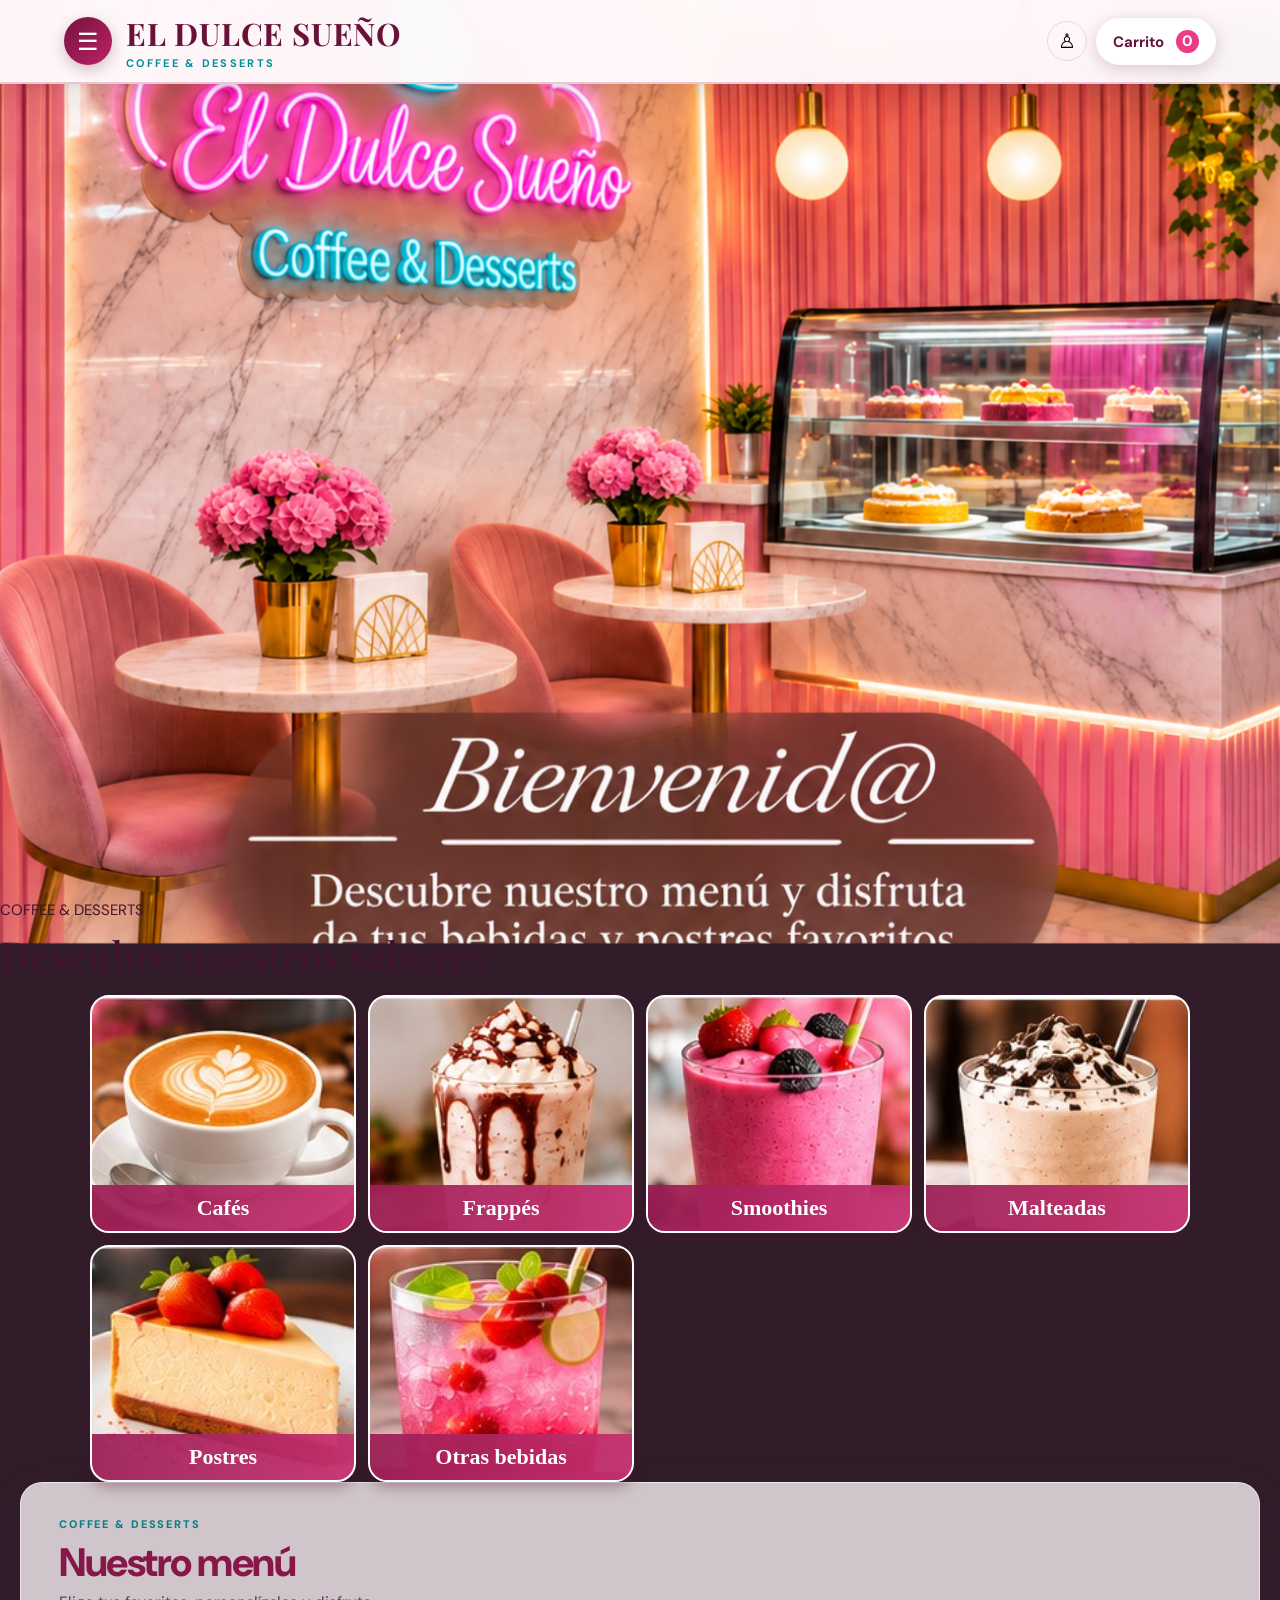
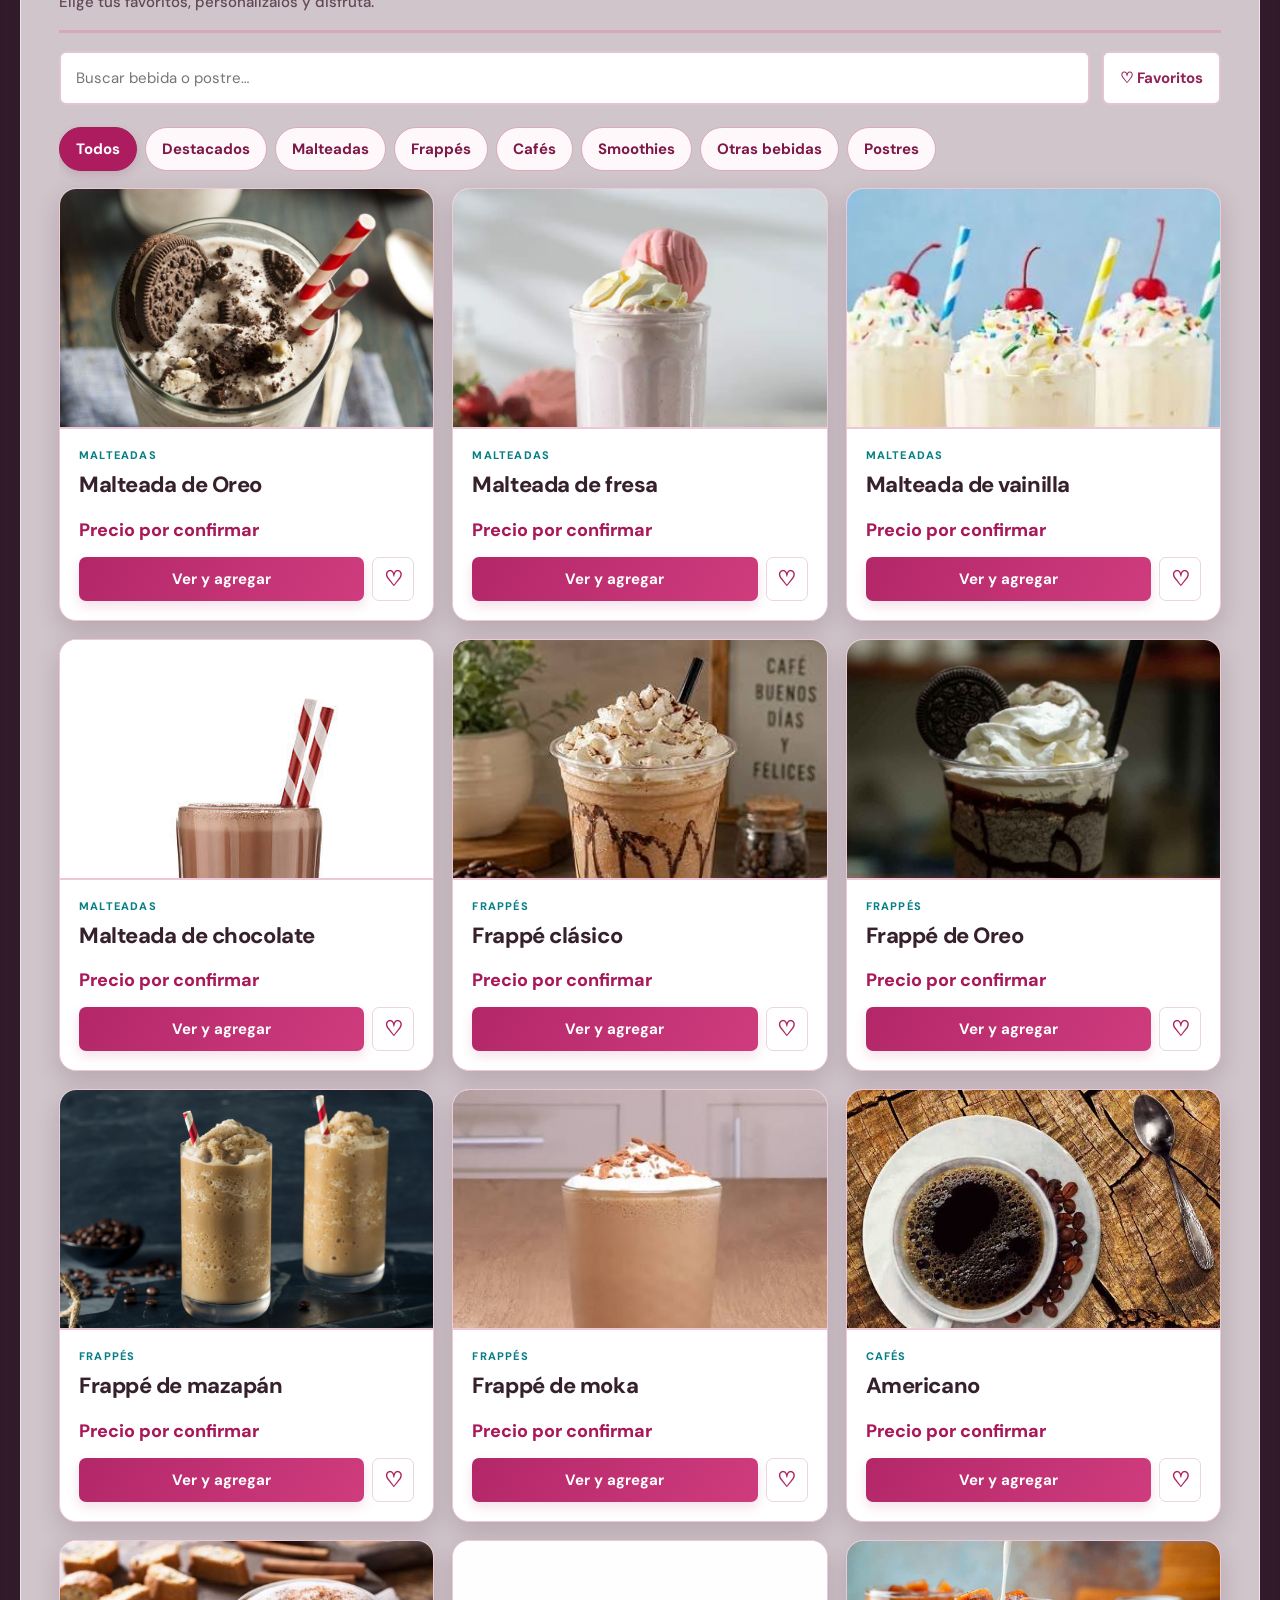
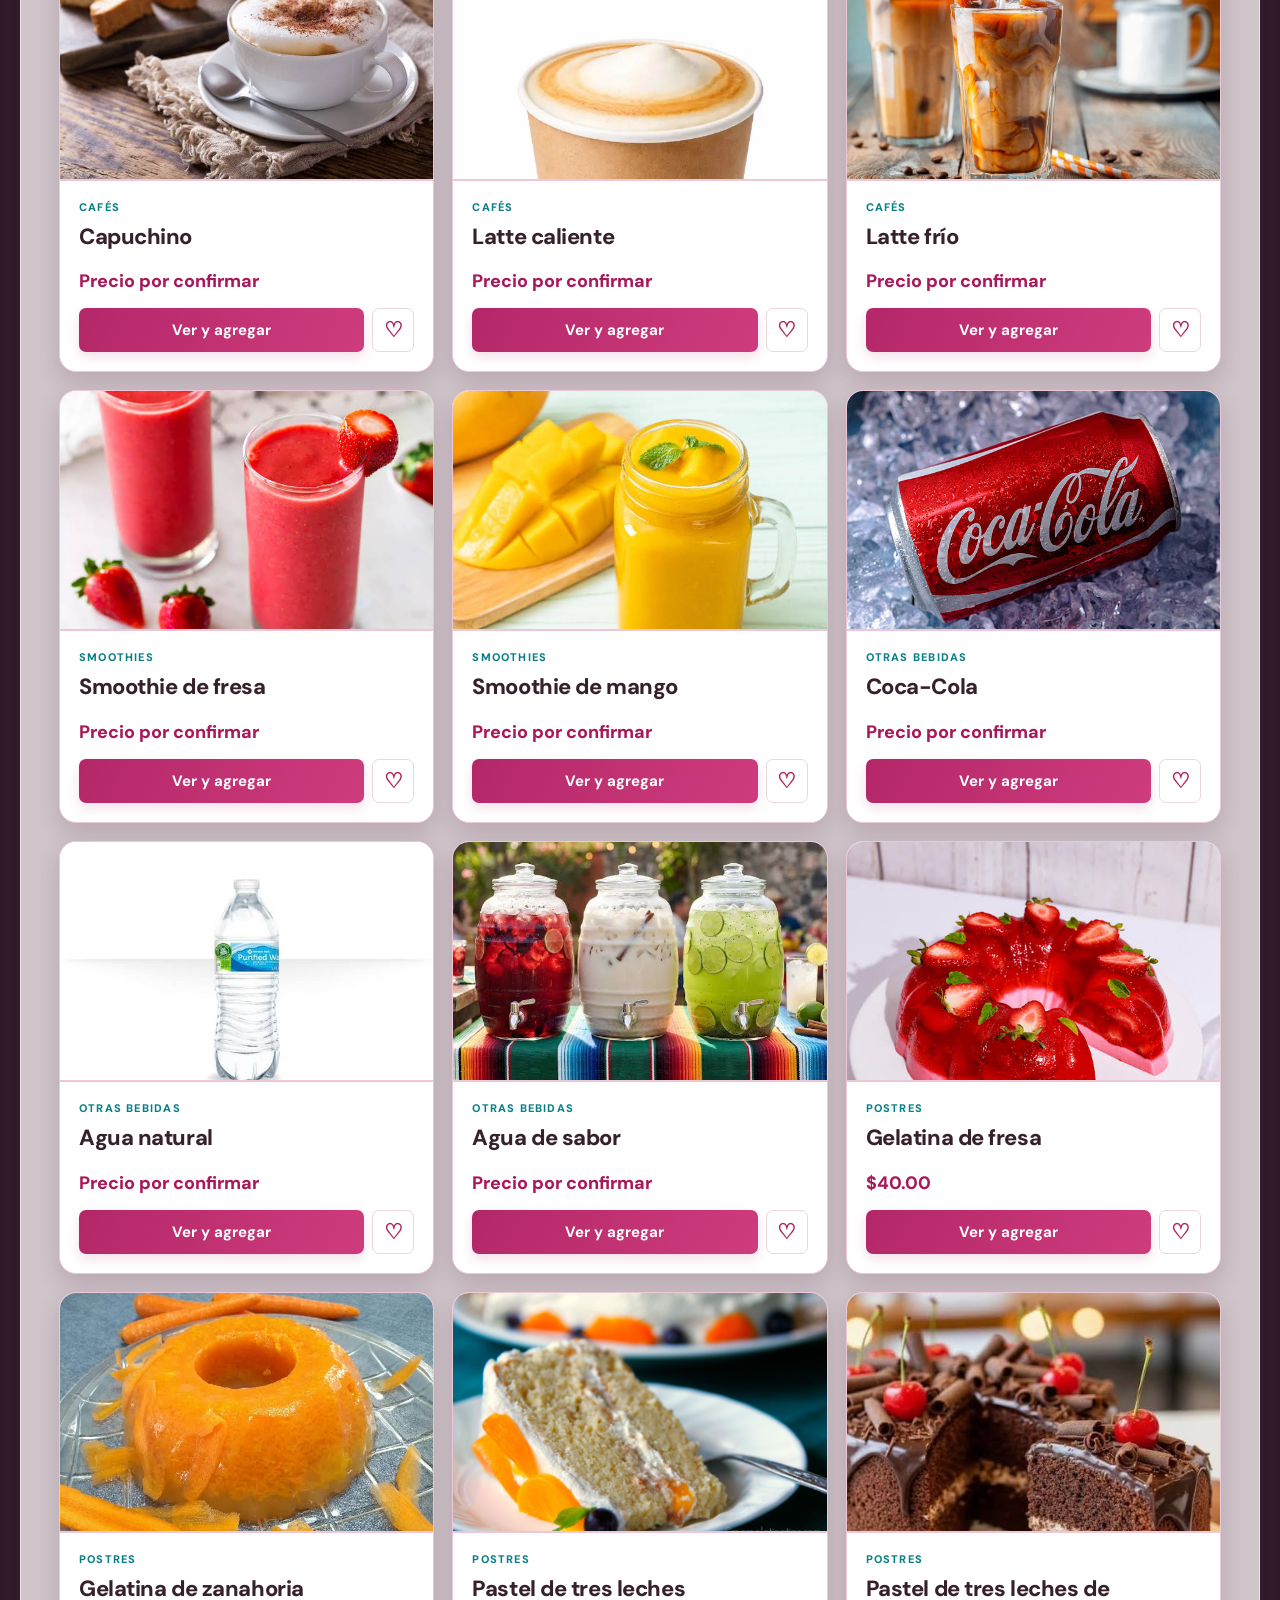
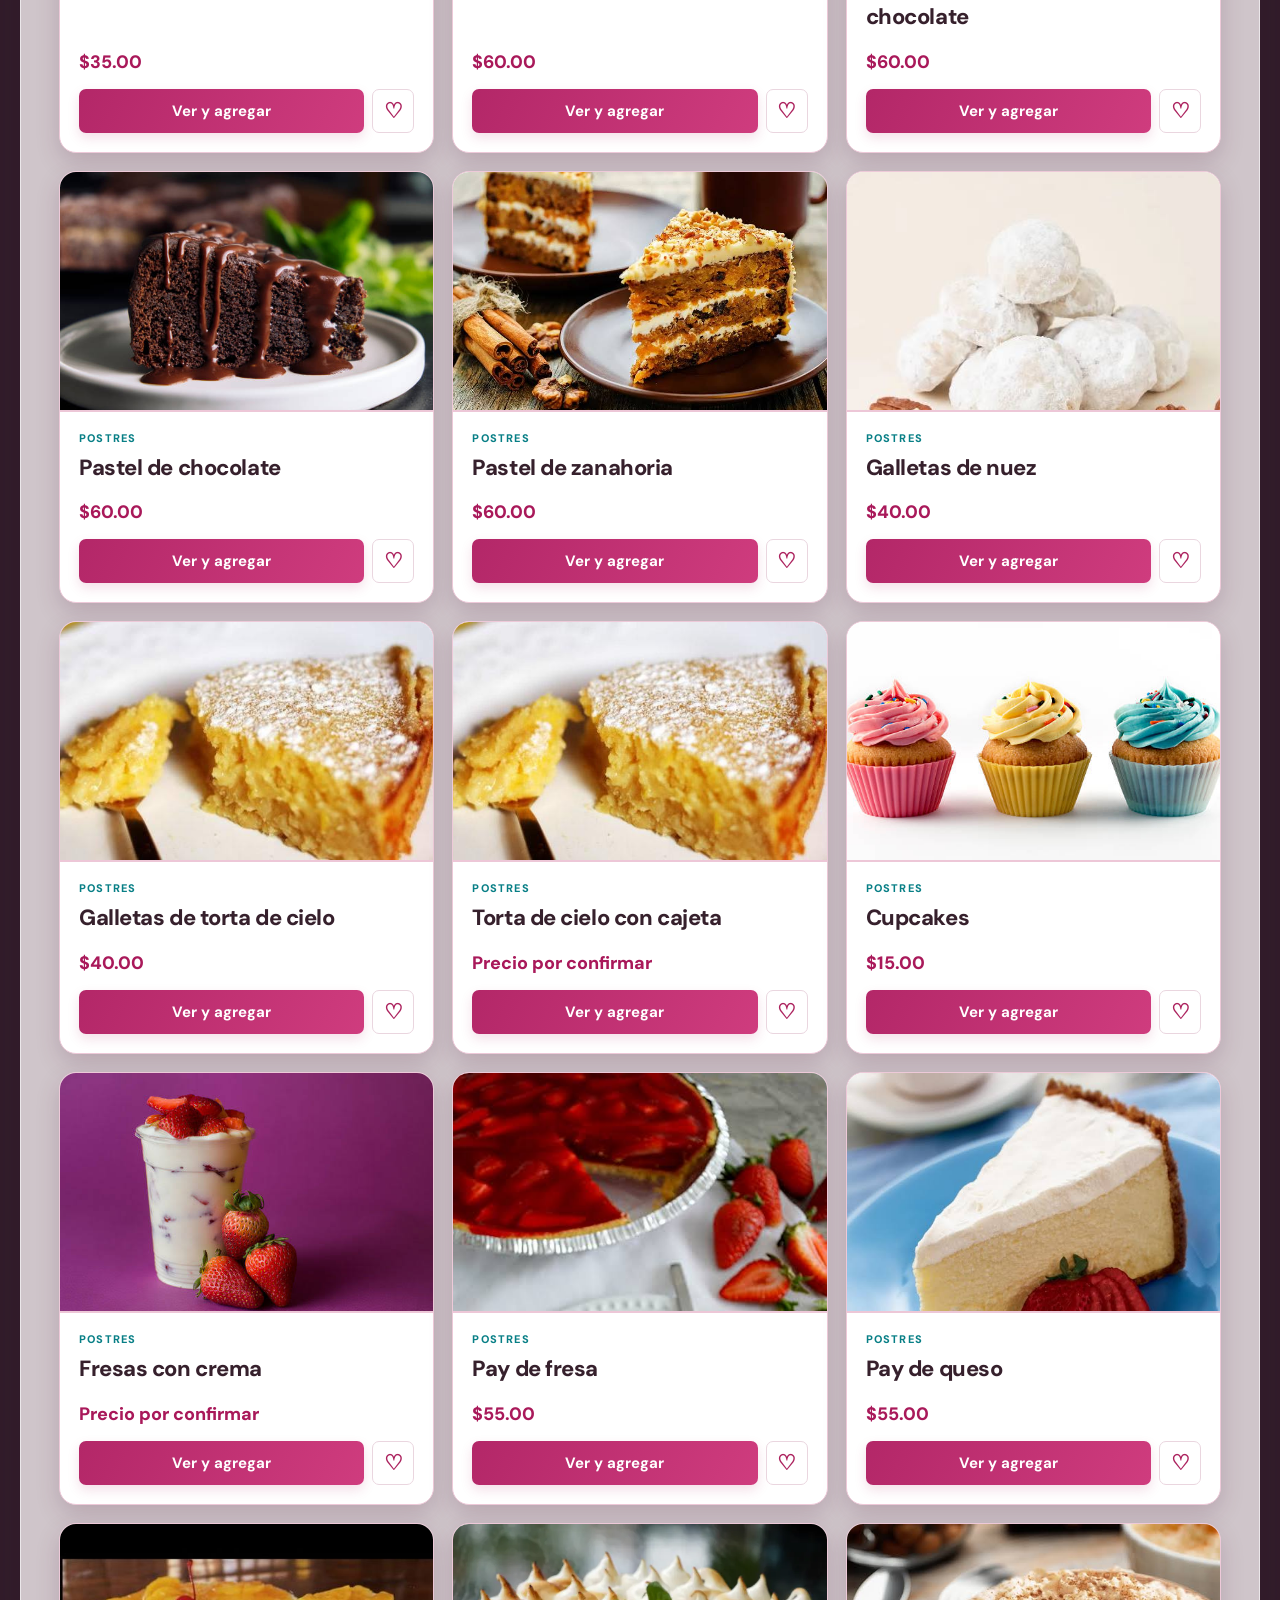
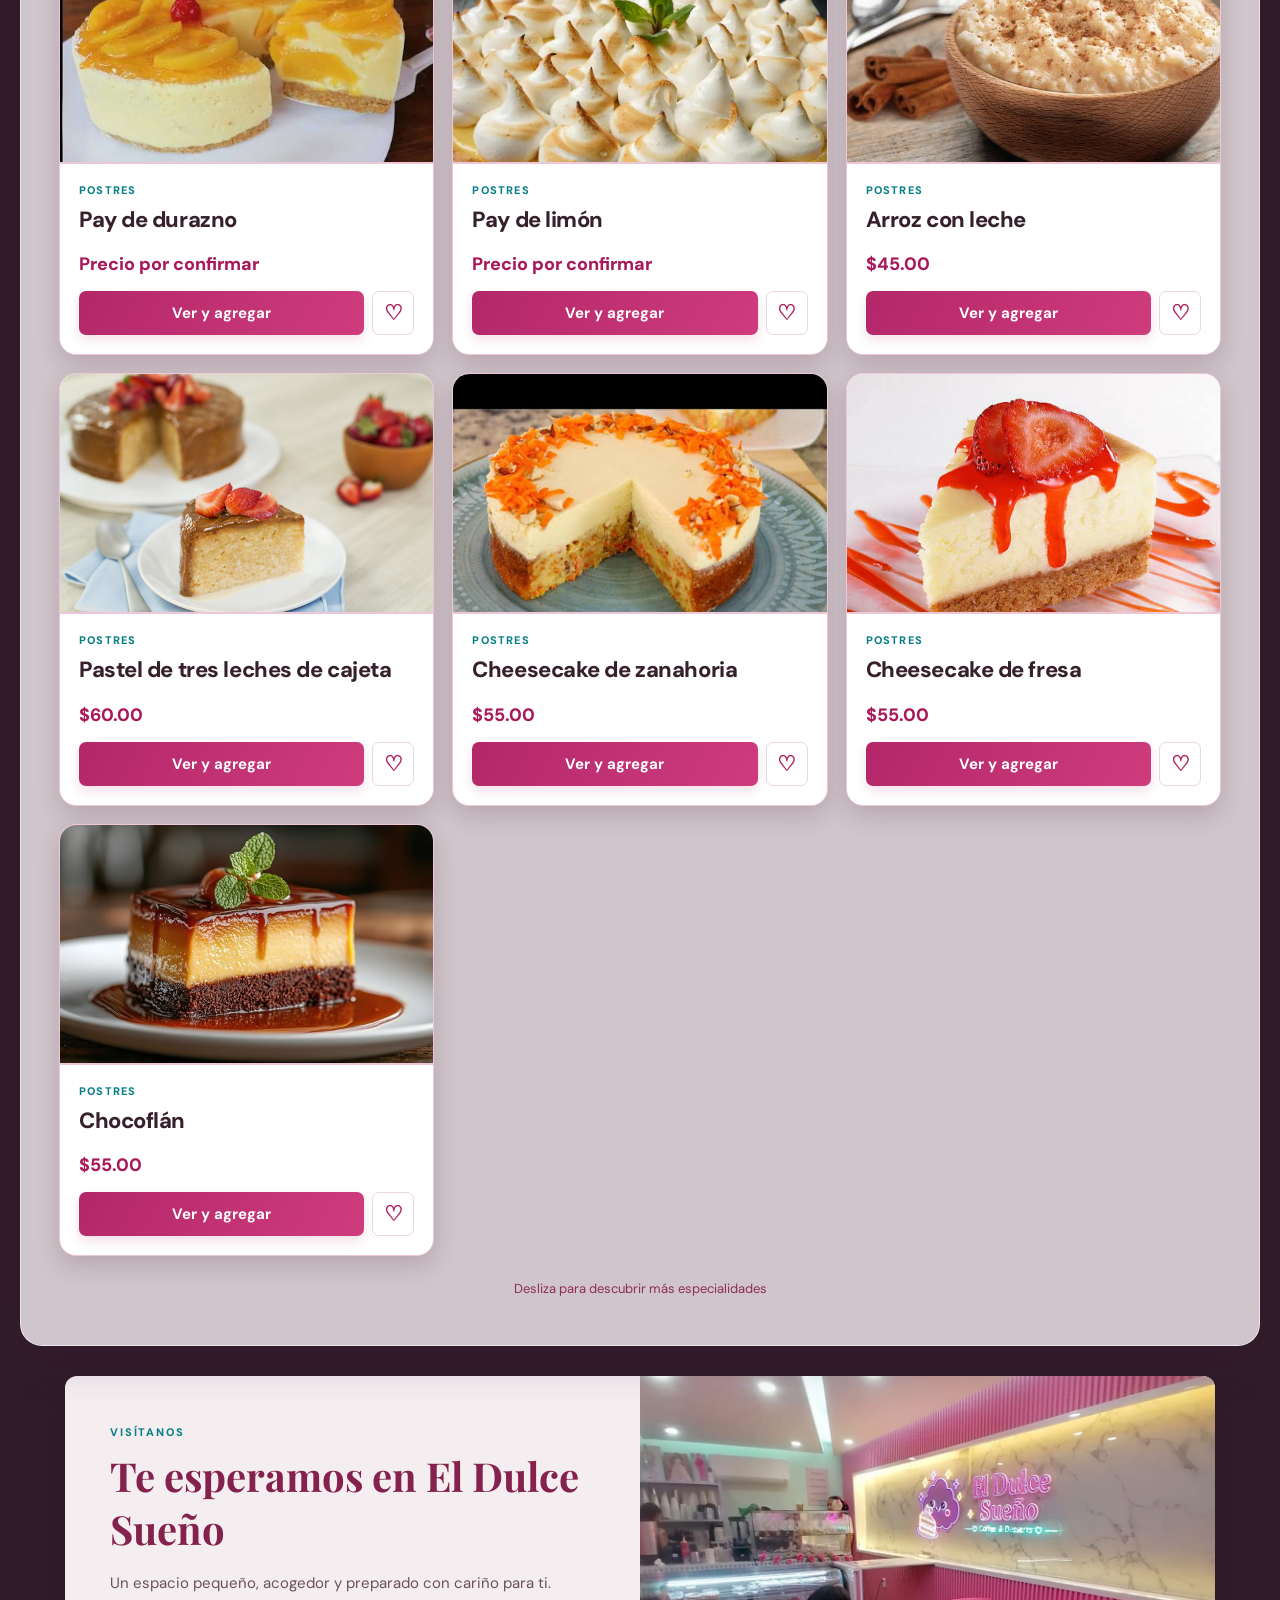
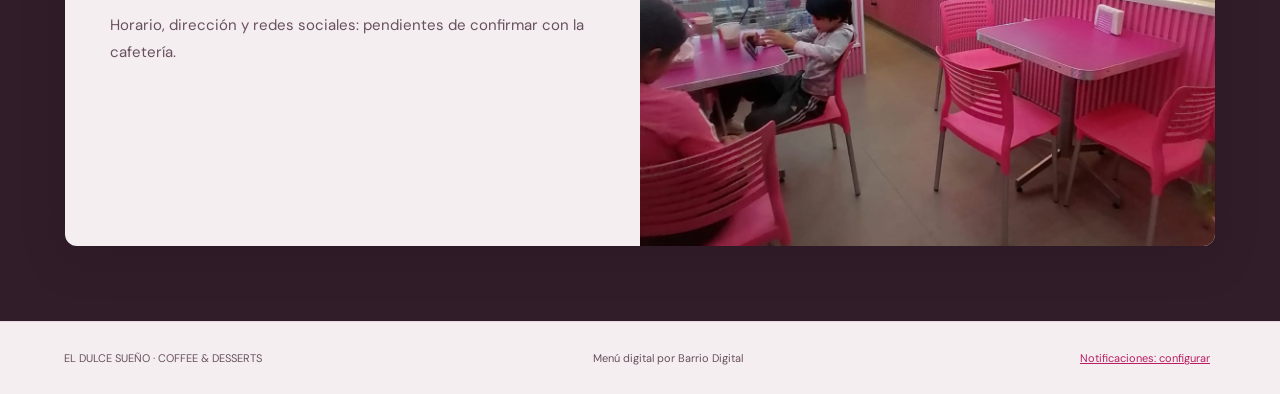
==== commit fc603ad8: "Add files via upload" ====
--- a/index.html
+++ b/index.html
@@ -4,18 +4,19 @@
 <meta charset="utf-8"><meta name="viewport" content="width=device-width,initial-scale=1,viewport-fit=cover">
 <meta name="theme-color" content="#9b385c"><meta name="description" content="El Dulce Sueño Coffee & Desserts. Explora nuestro menú de bebidas y postres.">
 <title>El Dulce Sueño | Coffee & Desserts</title>
-<link rel="manifest" href="manifest.webmanifest"><link rel="stylesheet" href="css/styles.css">
+<link rel="icon" type="image/png" href="assets/icons/icon-192.png"><link rel="apple-touch-icon" href="assets/icons/icon-192.png"><link rel="manifest" href="manifest.webmanifest"><link rel="stylesheet" href="css/styles.css">
 </head>
 <body>
 <header class="topbar"><button id="menuToggle" class="menu-toggle" aria-label="Ir a categorías">☰</button><a href="#inicio" class="wordmark">EL DULCE SUEÑO <small>COFFEE & DESSERTS</small></a><div class="header-actions"><button id="profileBtn" class="icon-btn" aria-label="Mi perfil">♙</button><button id="cartBtn" class="cart-button" aria-label="Abrir carrito">Carrito <span id="cartCount">0</span></button></div></header>
 <main>
-<section class="hero" id="inicio"><div class="hero-photo"></div><div class="hero-shade"></div><div class="hero-content"><div class="welcome-panel"><h1>Bienvenid@</h1><p>Descubre nuestro menú y disfruta de tus bebidas y postres favoritos.</p></div></div><div class="hero-categories" id="heroCategories" aria-label="Explorar categorías"></div></section>
+<section class="hero" id="inicio" aria-label="Bienvenidos a El Dulce Sueño"><div class="hero-photo" role="img" aria-label="Interior de El Dulce Sueño, cafetería y postres"></div></section>
+<section class="category-showcase" id="explorar" aria-label="Explorar categorías"><div class="category-intro"><span>COFFEE & DESSERTS</span><h2>Descubre nuestros sabores</h2></div><div class="hero-categories" id="heroCategories"></div></section>
 
 <section class="flash" id="flashSection" hidden><div class="flash-header"><span>PROMOCIÓN FLASH</span><strong id="flashCountdown"></strong></div><div class="flash-body"><img id="flashImage" alt="Promoción del día"><div><h2 id="flashTitle"></h2><p id="flashDescription"></p><strong id="flashPrice"></strong><button id="flashAdd" class="button">Ver promoción</button></div></div></section>
 <section class="catalog" id="menu"><div class="section-heading"><span class="eyebrow dark">COFFEE & DESSERTS</span><h2>Nuestro menú</h2><p>Elige tus favoritos, personalízalos y disfruta.</p></div><div class="catalog-tools"><input id="search" type="search" placeholder="Buscar bebida o postre…" aria-label="Buscar productos"><button id="favoritesFilter" class="filter-btn" aria-pressed="false">♡ Favoritos</button></div><nav class="categories" id="categories" aria-label="Categorías del menú"></nav><div id="productGrid" class="product-grid"></div><p class="scroll-hint">Desliza para descubrir más especialidades</p></section>
 <section class="visit" id="visitanos"><div><span class="eyebrow dark">VISÍTANOS</span><h2>Te esperamos en El Dulce Sueño</h2><p>Un espacio pequeño, acogedor y preparado con cariño para ti.</p><div id="businessDetails"></div></div><img src="assets/local/interior-vitrina.jpg" alt="Interior real de El Dulce Sueño, su barra y sus mesas" loading="lazy"></section>
 </main>
-<footer><span>EL DULCE SUEÑO · COFFEE & DESSERTS</span><span>Menú digital por Barrio Digital</span><button id="notificationBtn" class="text-button">Notificaciones: configurar</button></footer>
+<footer><span>EL DULCE SUEÑO · COFFEE & DESSERTS</span><span>Menú digital por Barrio Digital</span><button id="notificationBtn" class="text-button">Notificaciones: configurar</button><button id="installAppBtn" class="text-button" hidden>Instalar aplicación</button></footer>
 <div id="overlay" class="overlay" hidden></div><aside id="drawer" class="drawer" aria-label="Detalle" aria-modal="true" role="dialog" hidden><div class="drawer-head"><h2 id="drawerTitle">Detalle</h2><button id="closeDrawer" class="icon-btn" aria-label="Cerrar">✕</button></div><div id="drawerBody" class="drawer-body"></div></aside>
 <nav class="bottom-nav" aria-label="Navegación rápida"><a href="#inicio" aria-label="Inicio"><span>⌂</span>Inicio</a><a href="#menu" aria-label="Menú"><span>☷</span>Menú</a><a href="#flashSection" id="promoNav"><span>◇</span>Promociones</a><button id="bottomFavorites"><span>♡</span>Favoritos</button><button id="bottomOrder"><span>▣</span>Carrito</button></nav><div id="toast" class="toast" role="status" aria-live="polite"></div>
 <script type="module" src="js/app.js"></script>
--- a/css/styles.css
+++ b/css/styles.css
@@ -69,3 +69,71 @@
 @media(max-width:800px){.hero{height:76vh;min-height:510px}.hero-content{right:20px;bottom:8%;max-width:320px}.catalog{margin:0 12px 22px}}
 @media(max-width:520px){.hero{height:76svh;min-height:480px}.hero-shade{background:linear-gradient(180deg,transparent 0%,transparent 38%,rgba(35,11,24,.16) 60%,rgba(35,11,24,.79) 100%)}.hero-content{left:20px;right:20px;bottom:8%;max-width:none;text-align:right}.hero-content p{font-size:19px;max-width:290px;margin-left:auto}.hero-content .eyebrow{font-size:10px}.hero-cta{margin-left:auto}.catalog{padding:19px 12px 38px;border-radius:16px;margin:0 9px 20px}.section-heading h2{font-size:29px}.product-card h3{font-size:17px}.visit{margin:12px 9px 24px}}
 @media(prefers-reduced-motion:reduce){body::before{will-change:auto}}
+
+/* V4 DEFINITIVA · identidad visual aprobada, portada fotográfica y catálogo por pantallas en móvil */
+:root{--rose:#ba1e63;--pink:#e63889;--teal:#00a6ad;--ink:#40142d}
+html{scroll-padding-top:92px}
+body{padding-bottom:0}
+.topbar{height:84px;background:rgba(255,250,252,.97);box-shadow:0 5px 24px #551c372b;gap:14px}
+.menu-toggle{border:0;background:linear-gradient(135deg,#75153e,#bc2066);color:white;width:48px;height:48px;border-radius:50%;font-size:24px;box-shadow:0 5px 15px #561c3744;flex-shrink:0}
+.wordmark{margin-right:auto;font-size:clamp(18px,2.6vw,31px);font-weight:700;color:#681239}
+.wordmark small{font-size:11px;color:#008e9c}
+.cart-button{border-radius:28px;background:#fff;color:#67153b;box-shadow:0 4px 16px #6a1a4033;font-size:15px}
+.cart-button span{background:#ed3c87;color:white}
+.hero{height:auto;min-height:calc(100svh - 84px);display:flex;flex-direction:column;justify-content:flex-end;padding:50px clamp(14px,3vw,45px) 34px}
+.hero-shade{background:linear-gradient(180deg,transparent 0%,transparent 43%,rgba(43,11,29,.06) 63%,rgba(52,13,31,.38) 100%)}
+.hero-content{position:relative;left:auto;right:auto;bottom:auto;max-width:650px;margin:0 auto 22px;text-align:center;z-index:1;width:100%;text-shadow:none}
+.welcome-panel{padding:18px 32px 22px;border-radius:55px;background:rgba(255,246,249,.82);box-shadow:0 8px 28px #3d142b35;backdrop-filter:blur(10px);border:1px solid #ffffffb8}
+.welcome-panel h1{font-family:'Playfair Display',Georgia,serif;font-size:clamp(38px,5vw,69px);font-style:italic;color:#981c55;margin:0 0 5px;line-height:1.1}
+.welcome-panel p{font-family:Georgia,serif;color:#4c1d34;font-size:clamp(17px,2vw,25px);font-weight:500;line-height:1.35;margin:0 auto;max-width:530px;text-shadow:none}
+.hero-categories{display:grid;grid-template-columns:repeat(4,minmax(0,1fr));gap:12px;position:relative;z-index:2;width:min(1100px,100%);margin:0 auto}
+.category-tile{position:relative;border:2px solid #fff;background:#fff;border-radius:19px;overflow:hidden;aspect-ratio:1.12;box-shadow:0 5px 14px #51142b5c;padding:0;display:block}
+.category-tile img{width:100%;height:100%;object-fit:cover;display:block;transition:transform .3s}
+.category-tile:hover img{transform:scale(1.055)}
+.category-tile span{position:absolute;bottom:0;left:0;right:0;padding:10px 4px;color:#fff;background:linear-gradient(90deg,#9b1e56ee,#c52e70ed);font-size:clamp(14px,2vw,22px);font-family:Georgia,serif;font-weight:600}
+.catalog{background:rgba(255,249,251,.77);backdrop-filter:blur(8px);border:1px solid #fff9;box-shadow:0 16px 45px #3d142b33;scroll-margin-top:90px}
+.section-heading h2{font-family:'DM Sans',Arial,sans-serif;font-weight:800;color:#871749}
+.product-card{border-radius:17px;box-shadow:0 9px 23px #551b3830;overflow:hidden}
+.product-card h3{font-size:22px;font-weight:800}
+.product-photo{height:240px}
+.product-price{font-size:18px}
+.categories button{border-radius:24px;background:#fff8fb;font-weight:700}
+.categories button.active{background:#ae1c60}
+.scroll-hint{color:#8e2d5a;text-align:center;font-size:13px;margin:24px 0 0}
+.bottom-nav{display:none}
+@media(max-width:650px){
+ body{padding-bottom:76px}
+ .topbar{height:66px;padding:0 12px;gap:9px}
+ .menu-toggle{height:42px;width:42px;font-size:21px}
+ .wordmark{font-size:clamp(15px,4.1vw,22px);letter-spacing:0}
+ .wordmark small{font-size:8px;letter-spacing:.13em}
+ .header-actions{gap:4px}.header-actions .icon-btn{display:none}
+ .cart-button{font-size:0;padding:7px 10px}.cart-button::before{content:'🛒';font-size:22px}.cart-button span{font-size:13px;margin-left:3px}
+ .hero{min-height:calc(100svh - 66px);height:auto;padding:14px 10px 20px;justify-content:flex-end}
+ .hero-content{margin-bottom:13px}
+ .welcome-panel{padding:12px 15px 15px;border-radius:28px;background:rgba(255,246,249,.85)}
+ .welcome-panel h1{font-size:clamp(32px,8vw,48px)}
+ .welcome-panel p{font-size:clamp(14px,3.7vw,19px)}
+ .hero-categories{grid-template-columns:repeat(4,minmax(0,1fr));gap:6px}
+ .category-tile{aspect-ratio:.84;border-radius:10px;border-width:1px}
+ .category-tile span{font-family:'DM Sans',Arial,sans-serif;font-size:clamp(9px,2.5vw,13px);padding:7px 1px;font-weight:700}
+ .catalog{margin:0 5px 16px;padding:14px 9px 24px;border-radius:15px;background:rgba(255,247,250,.69);scroll-margin-top:65px}
+ .section-heading{margin:0 0 10px;padding-bottom:8px}.section-heading h2{font-size:25px}.section-heading p{font-size:12px}
+ .catalog-tools{margin-bottom:9px}.catalog-tools input{padding:11px}.categories{padding-bottom:10px;gap:6px}
+ .categories button{padding:9px 12px;font-size:12px}
+ .product-grid{display:flex;flex-direction:column;gap:12px;scroll-snap-type:y proximity}
+ .product-card{height:calc(100svh - 158px);min-height:440px;max-height:760px;flex:none;scroll-snap-align:start;scroll-snap-stop:normal;box-shadow:0 8px 25px #551b3840;border:1px solid #f0bfd3;background:rgba(255,255,255,.97)}
+ .product-photo{height:auto;flex:1;min-height:0}
+ .product-card-body{flex:0 0 auto;padding:14px 16px 17px}
+ .product-card h3{font-size:clamp(20px,5vw,27px);margin:6px 0}
+ .product-price{font-size:17px;padding:4px 0 10px}
+ .product-actions .button{font-size:15px;padding:13px 10px}
+ .heart{width:46px;font-size:23px}
+ .bottom-nav{display:flex;position:fixed;bottom:0;left:0;right:0;z-index:18;height:70px;align-items:stretch;justify-content:space-around;background:linear-gradient(90deg,#8d214a,#b32165);color:#fff;box-shadow:0 -5px 20px #3d142b40;padding-bottom:env(safe-area-inset-bottom)}
+ .bottom-nav>a,.bottom-nav>button{display:flex;flex:1;min-width:0;flex-direction:column;align-items:center;justify-content:center;gap:2px;border:0;background:transparent;color:#fff;font:600 10px 'DM Sans',sans-serif;padding:4px 1px}
+ .bottom-nav span{font-size:25px;line-height:1.1}
+ .drawer{z-index:41}.overlay{z-index:40}.toast{bottom:82px}
+ .visit{margin-bottom:10px}
+}
+@media(max-width:390px){.hero-categories{gap:4px}.category-tile span{font-size:9px}.welcome-panel h1{font-size:32px}.product-card{height:calc(100svh - 145px)}}
+@media(prefers-reduced-motion:reduce){.category-tile img{transition:none}}
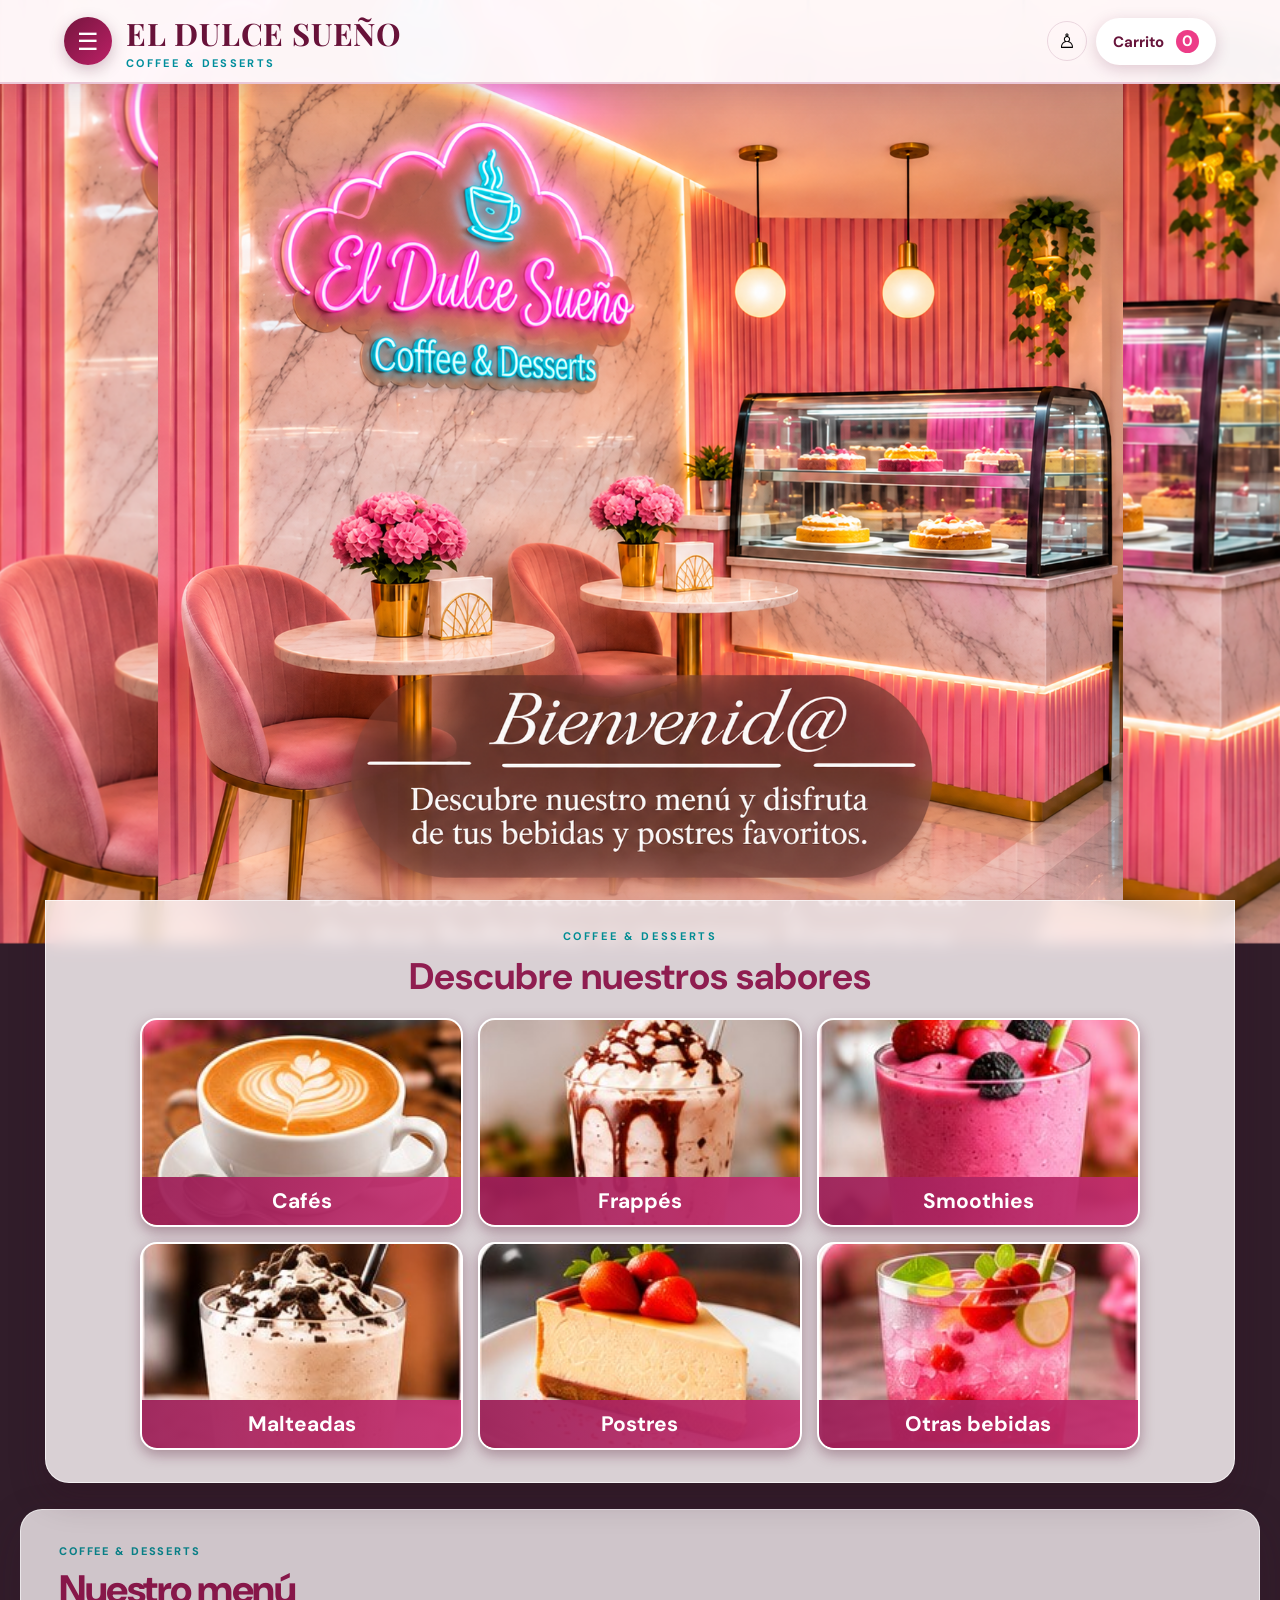
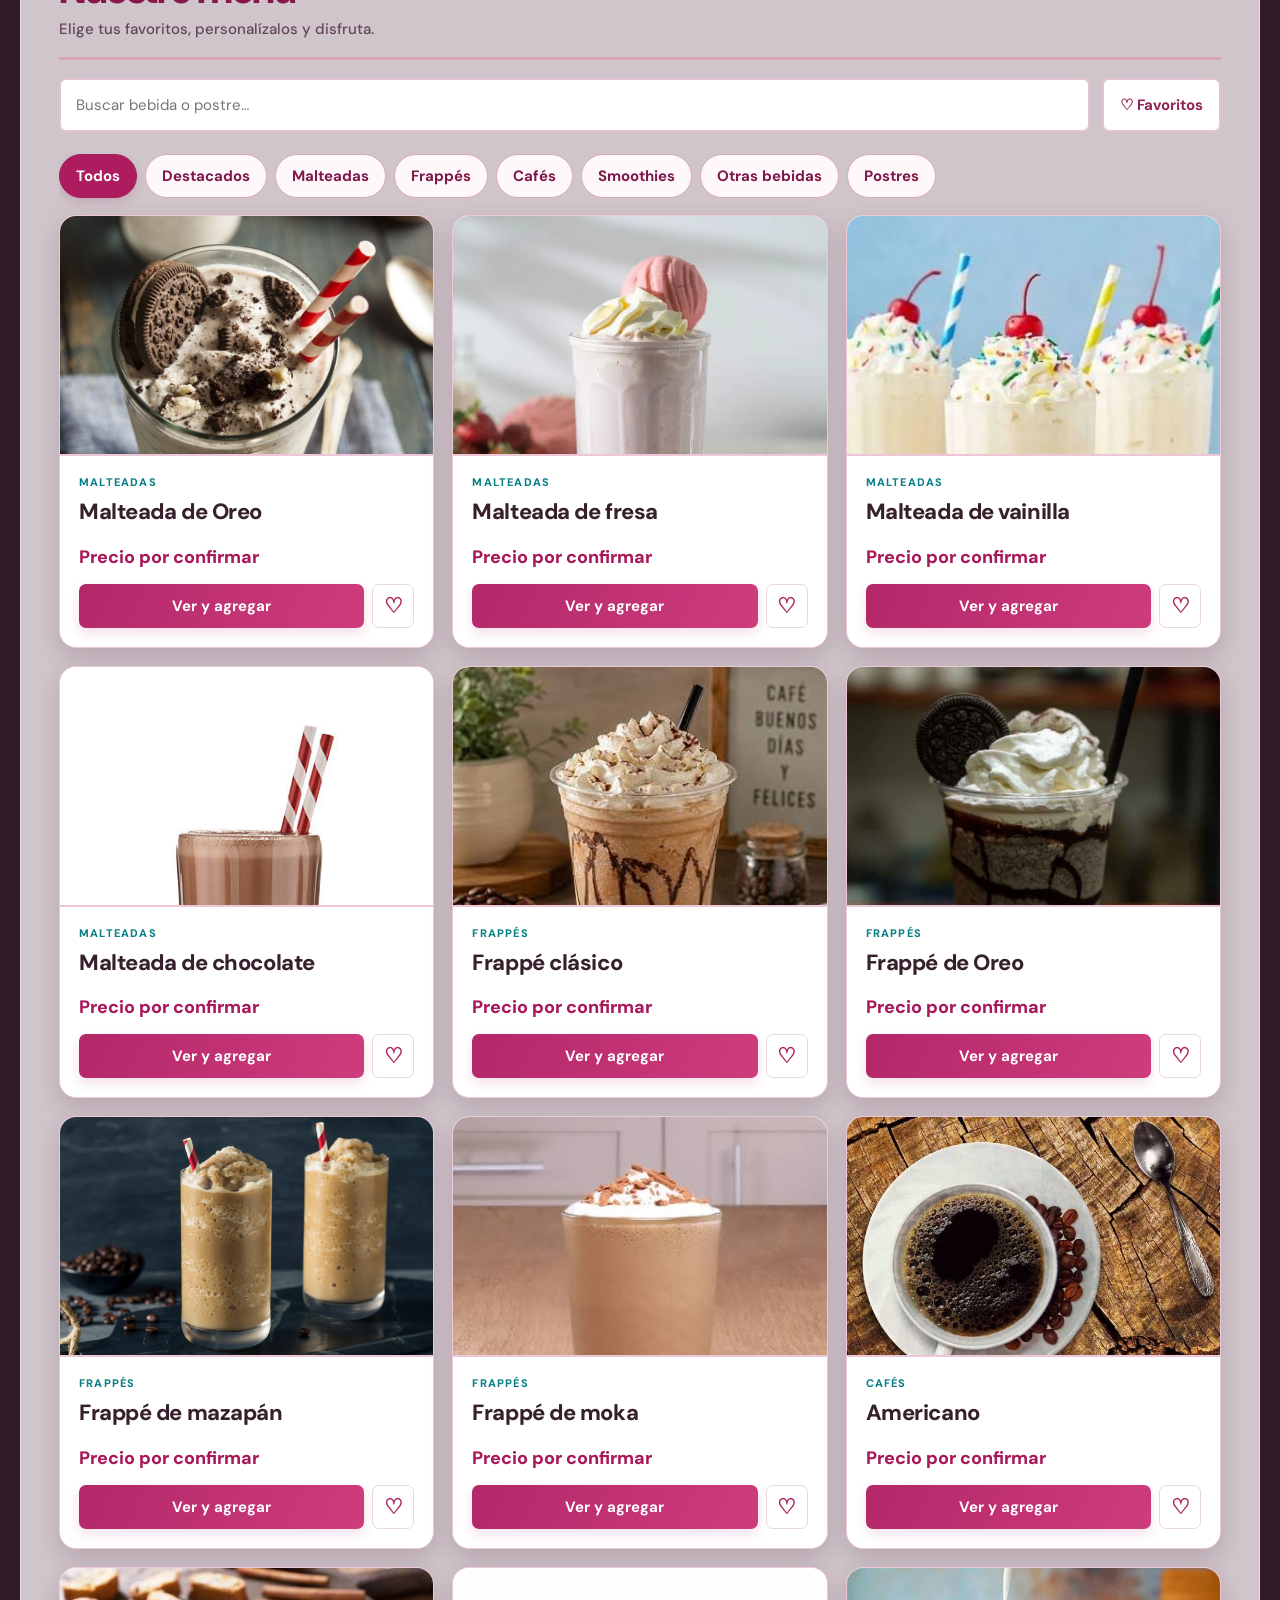
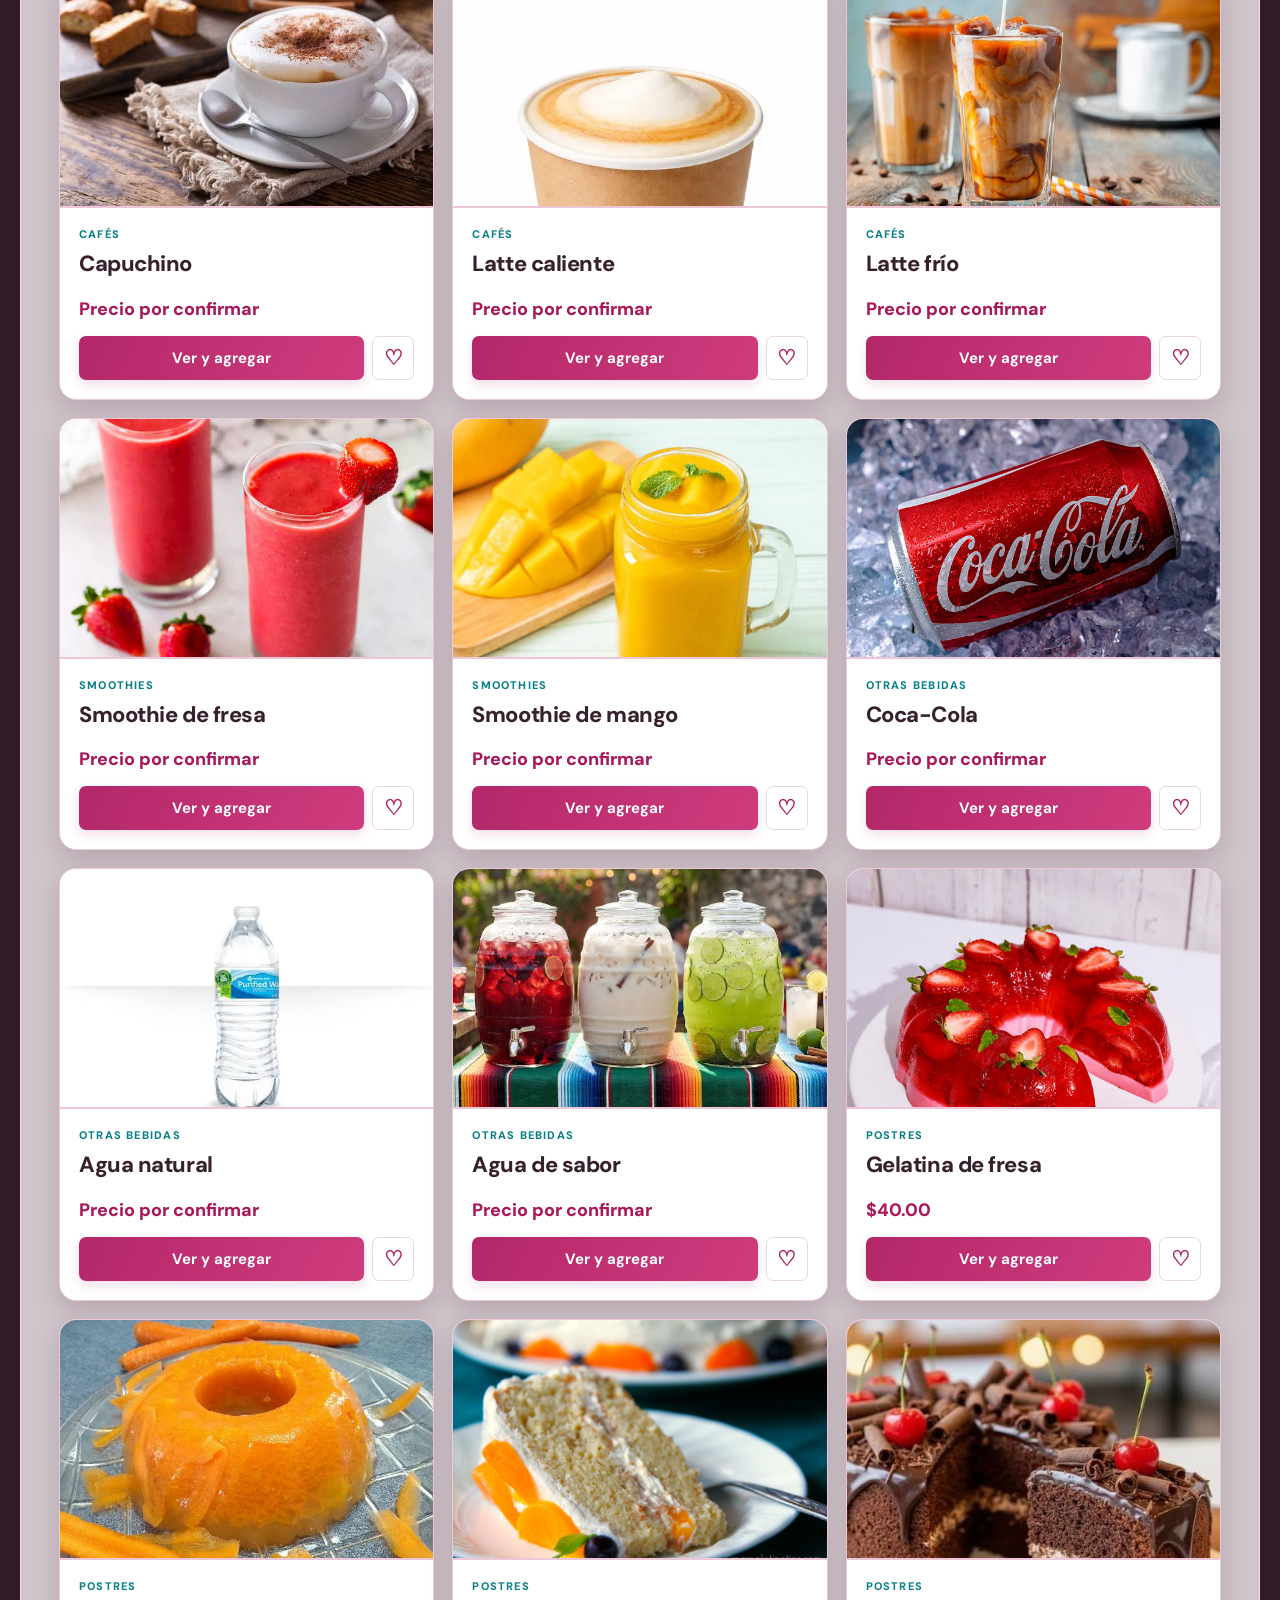
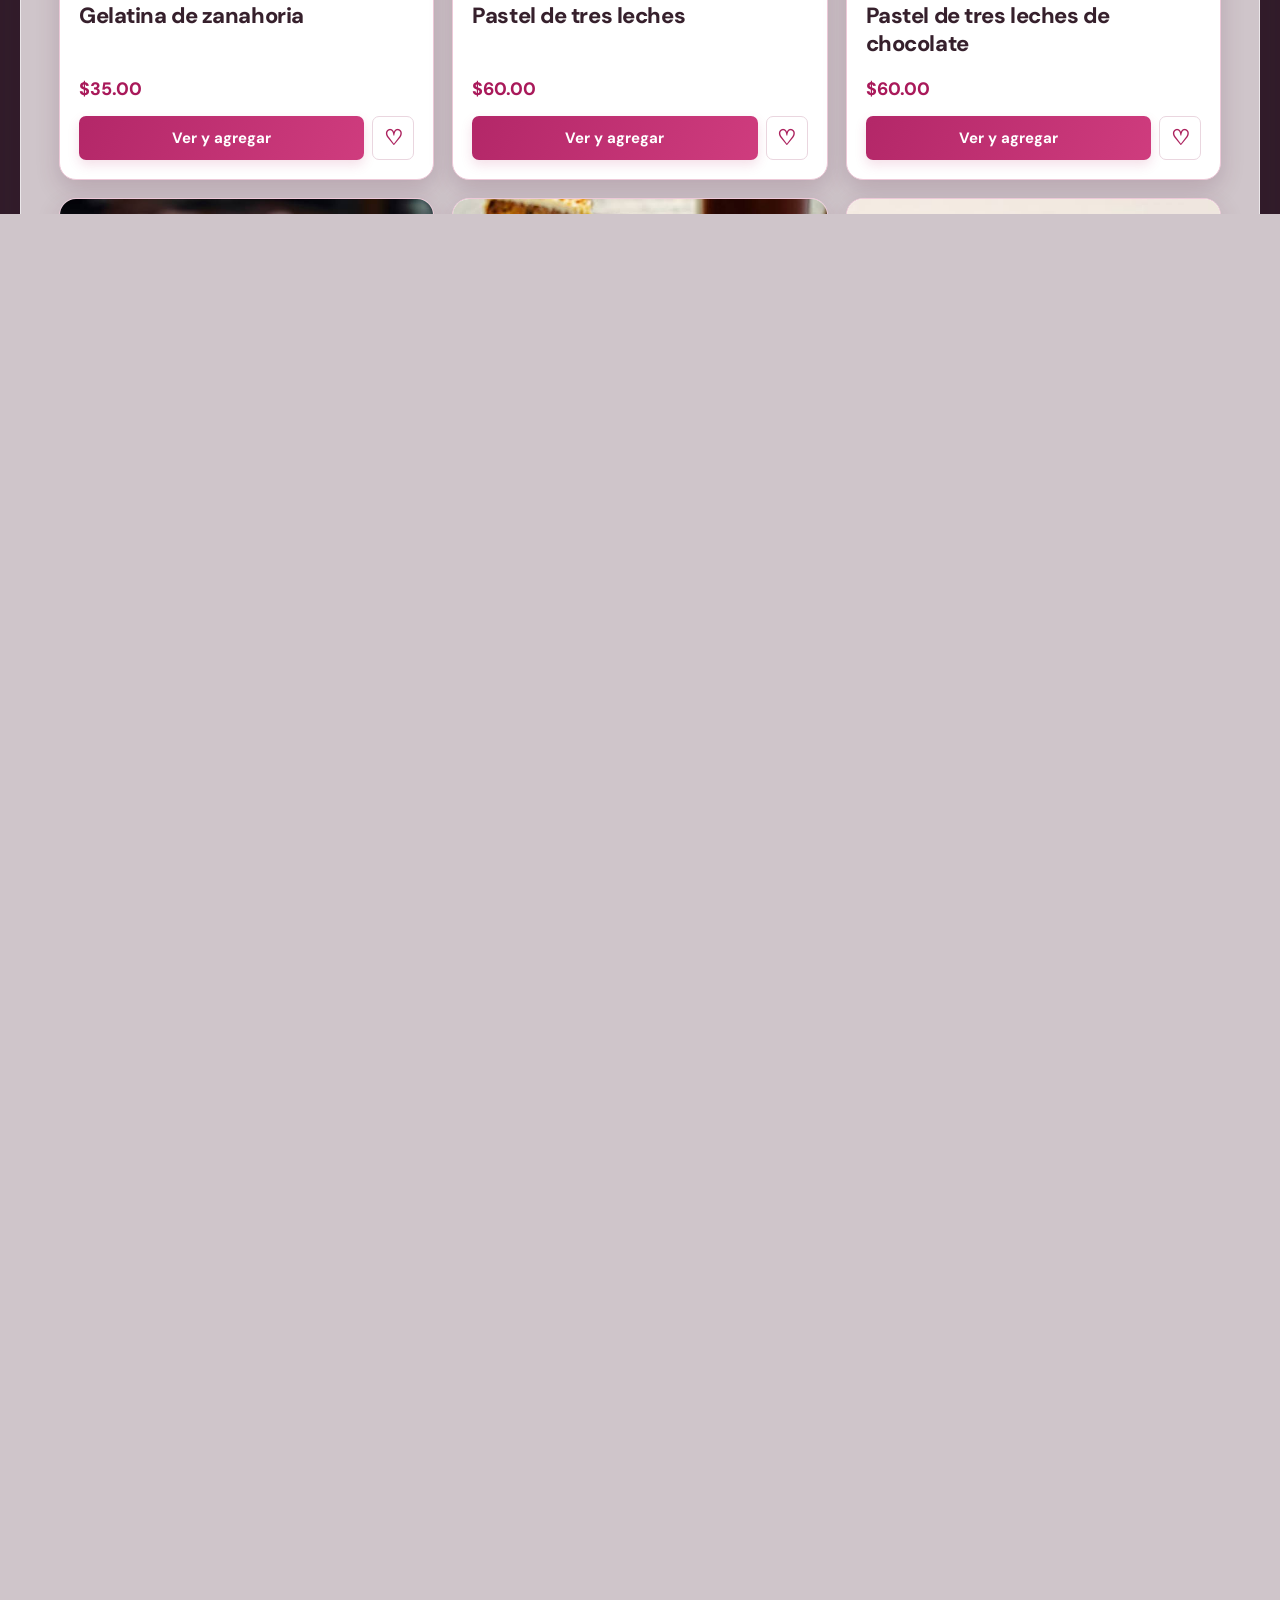
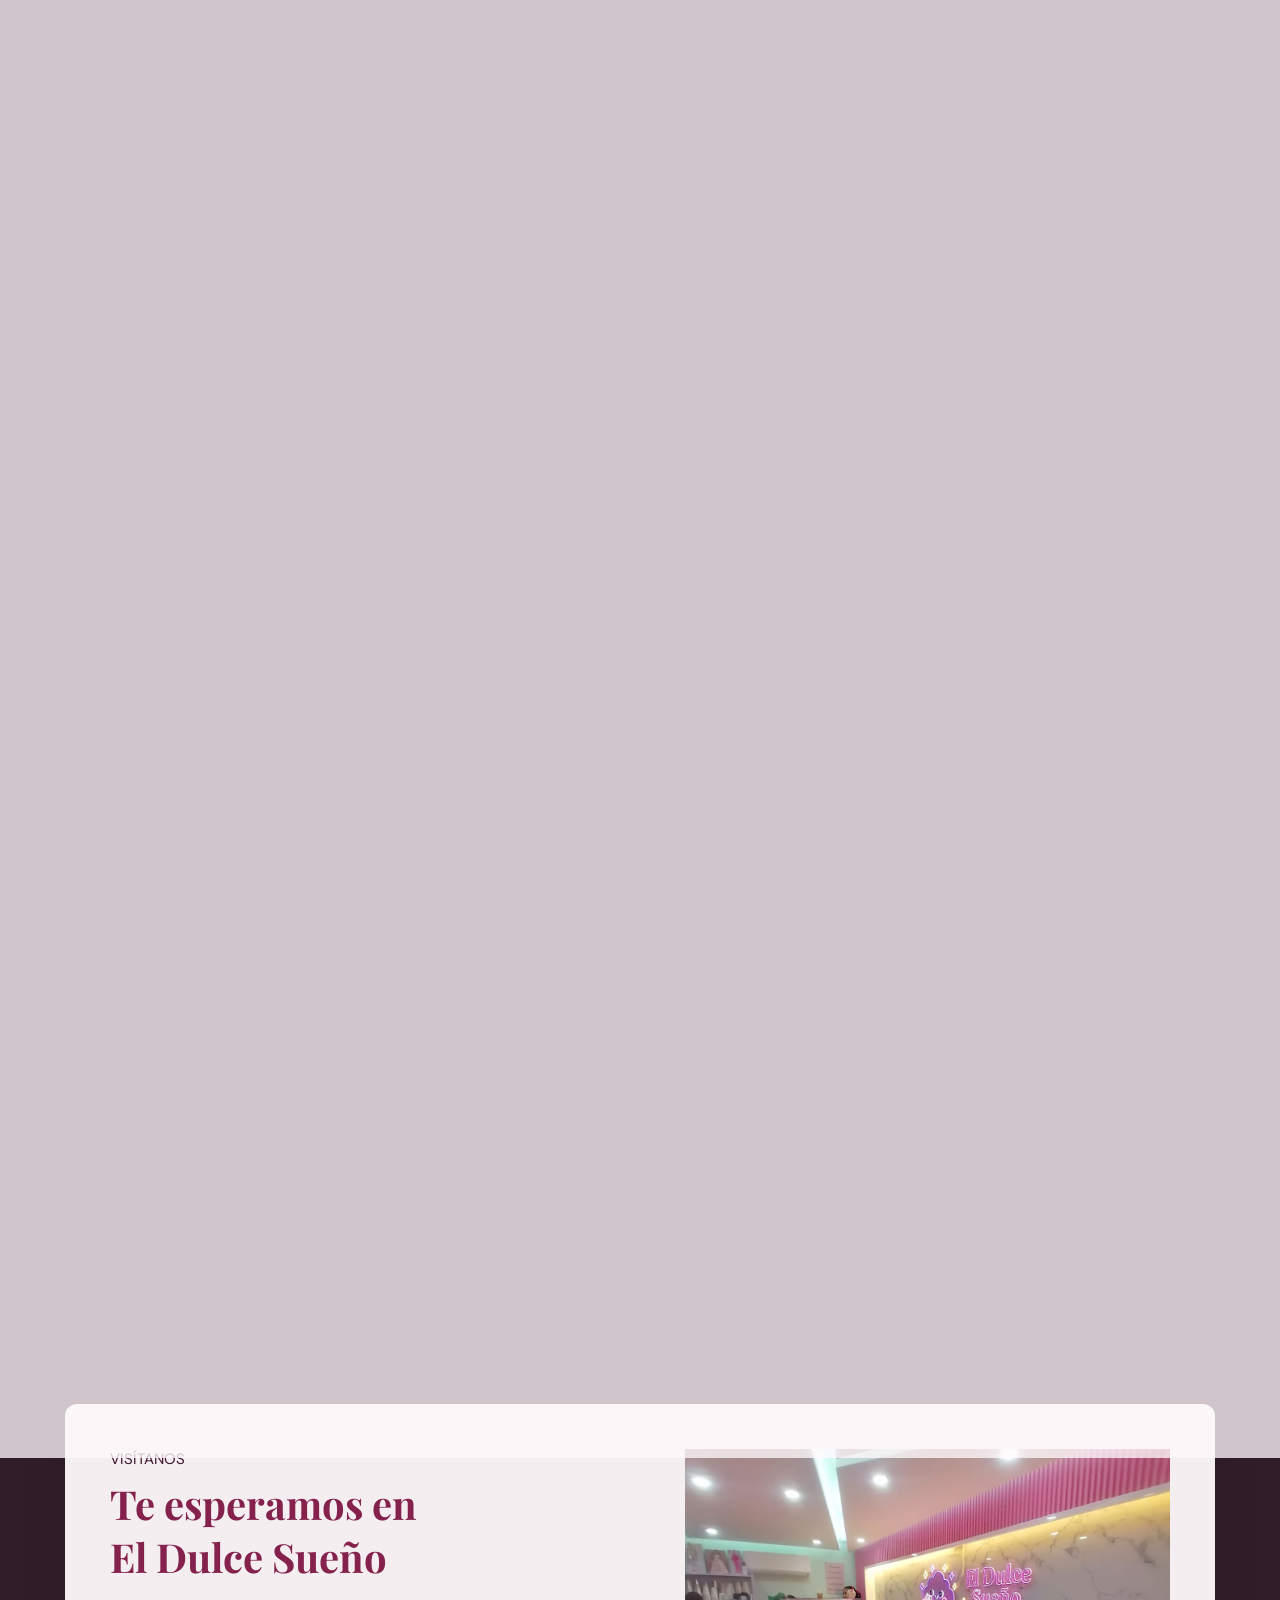
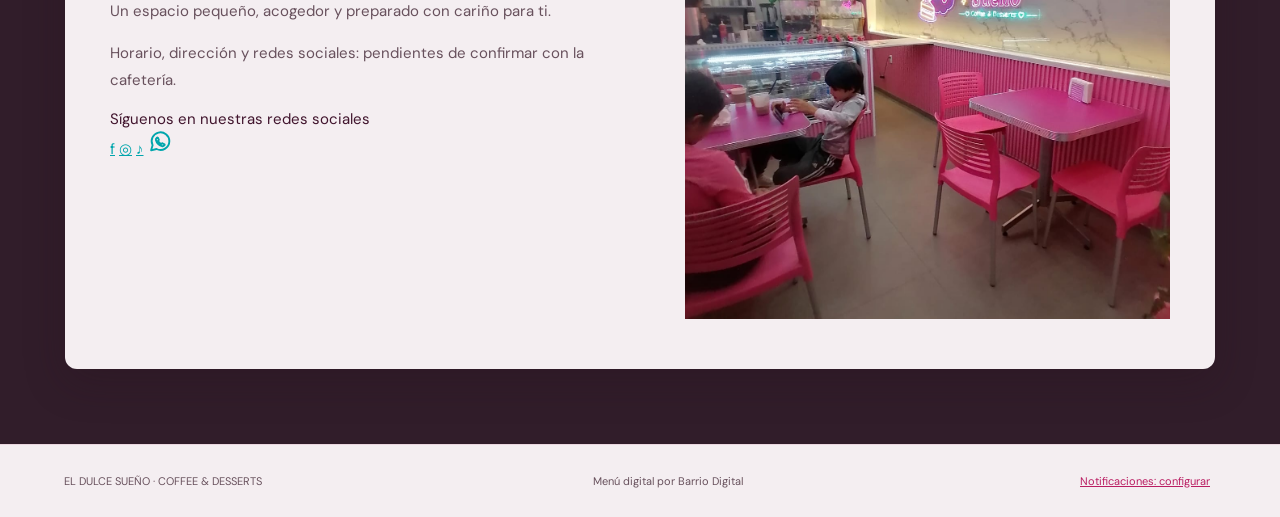
==== commit 85744417: "Add files via upload" ====
--- a/index.html
+++ b/index.html
@@ -13,8 +13,23 @@
 <section class="category-showcase" id="explorar" aria-label="Explorar categorías"><div class="category-intro"><span>COFFEE & DESSERTS</span><h2>Descubre nuestros sabores</h2></div><div class="hero-categories" id="heroCategories"></div></section>
 
 <section class="flash" id="flashSection" hidden><div class="flash-header"><span>PROMOCIÓN FLASH</span><strong id="flashCountdown"></strong></div><div class="flash-body"><img id="flashImage" alt="Promoción del día"><div><h2 id="flashTitle"></h2><p id="flashDescription"></p><strong id="flashPrice"></strong><button id="flashAdd" class="button">Ver promoción</button></div></div></section>
-<section class="catalog" id="menu"><div class="section-heading"><span class="eyebrow dark">COFFEE & DESSERTS</span><h2>Nuestro menú</h2><p>Elige tus favoritos, personalízalos y disfruta.</p></div><div class="catalog-tools"><input id="search" type="search" placeholder="Buscar bebida o postre…" aria-label="Buscar productos"><button id="favoritesFilter" class="filter-btn" aria-pressed="false">♡ Favoritos</button></div><nav class="categories" id="categories" aria-label="Categorías del menú"></nav><div id="productGrid" class="product-grid"></div><p class="scroll-hint">Desliza para descubrir más especialidades</p></section>
-<section class="visit" id="visitanos"><div><span class="eyebrow dark">VISÍTANOS</span><h2>Te esperamos en El Dulce Sueño</h2><p>Un espacio pequeño, acogedor y preparado con cariño para ti.</p><div id="businessDetails"></div></div><img src="assets/local/interior-vitrina.jpg" alt="Interior real de El Dulce Sueño, su barra y sus mesas" loading="lazy"></section>
+<section class="catalog" id="menu"><div class="section-heading"><span class="eyebrow dark">COFFEE & DESSERTS</span><h2>Nuestro menú</h2><p>Elige tus favoritos, personalízalos y disfruta.</p></div><div class="catalog-tools"><input id="search" type="search" placeholder="Buscar bebida o postre…" aria-label="Buscar productos"><button id="favoritesFilter" class="filter-btn" aria-pressed="false">♡ Favoritos</button></div><nav class="categories" id="categories" aria-label="Categorías del menú"></nav><div id="productGrid" class="product-grid"></div><nav id="categoryNext" class="category-next" aria-label="Continuar explorando"></nav><p class="scroll-hint">Desliza para descubrir más especialidades</p></section>
+<section class="visit" id="visitanos" aria-label="Ubicación y contacto de El Dulce Sueño">
+  <div class="visit-info">
+    <div class="visit-eyebrow"><span>VISÍTANOS</span></div>
+    <h2>Te esperamos en<br>El Dulce Sueño</h2>
+    <p class="visit-intro">Un espacio pequeño, acogedor y preparado con cariño para ti.</p>
+    <div id="businessDetails" class="visit-details"></div>
+    <div class="visit-social-heading"><span>Síguenos en nuestras redes sociales</span></div>
+    <div class="social-links" aria-label="Redes sociales y contacto">
+      <a class="social-link social-facebook" id="socialFacebook" href="https://www.facebook.com/" target="_blank" rel="noopener noreferrer" aria-label="Facebook (enlace de muestra)" title="Facebook · enlace de muestra">f</a>
+      <a class="social-link social-instagram" id="socialInstagram" href="https://www.instagram.com/" target="_blank" rel="noopener noreferrer" aria-label="Instagram (enlace de muestra)" title="Instagram · enlace de muestra">◎</a>
+      <a class="social-link social-tiktok" id="socialTikTok" href="https://www.tiktok.com/" target="_blank" rel="noopener noreferrer" aria-label="TikTok (enlace de muestra)" title="TikTok · enlace de muestra">♪</a>
+      <a class="social-link social-whatsapp" id="socialWhatsApp" href="https://wa.me/523113392436" target="_blank" rel="noopener noreferrer" aria-label="WhatsApp (número de muestra)" title="WhatsApp · número de muestra"><svg viewBox="0 0 24 24" width="25" height="25" fill="none" stroke="currentColor" stroke-width="1.8" stroke-linecap="round" stroke-linejoin="round" aria-hidden="true"><path d="M20.5 11.6a8.5 8.5 0 0 1-12.3 7.6L3 20.5l1.4-5A8.5 8.5 0 1 1 20.5 11.6Z"/><path d="M8.5 8.5c.5-.5.9-.3 1.1.2l.8 1.5c.1.3 0 .6-.4.9l-.4.4a7 7 0 0 0 3 3l.5-.5c.3-.3.6-.4.9-.2l1.5.8c.6.3.7.7.2 1.2-.7.7-1.4.9-2.3.6-2.7-.8-5.1-3.1-5.8-5.8-.2-.8 0-1.5.9-2.1Z"/></svg></a>
+    </div>
+  </div>
+  <div class="visit-photo"><img src="assets/local/interior-vitrina.jpg" alt="Fotografía real del interior de El Dulce Sueño con clientes, barra y mesas" loading="lazy"></div>
+</section>
 </main>
 <footer><span>EL DULCE SUEÑO · COFFEE & DESSERTS</span><span>Menú digital por Barrio Digital</span><button id="notificationBtn" class="text-button">Notificaciones: configurar</button><button id="installAppBtn" class="text-button" hidden>Instalar aplicación</button></footer>
 <div id="overlay" class="overlay" hidden></div><aside id="drawer" class="drawer" aria-label="Detalle" aria-modal="true" role="dialog" hidden><div class="drawer-head"><h2 id="drawerTitle">Detalle</h2><button id="closeDrawer" class="icon-btn" aria-label="Cerrar">✕</button></div><div id="drawerBody" class="drawer-body"></div></aside>
--- a/css/styles.css
+++ b/css/styles.css
@@ -137,3 +137,26 @@
 }
 @media(max-width:390px){.hero-categories{gap:4px}.category-tile span{font-size:9px}.welcome-panel h1{font-size:32px}.product-card{height:calc(100svh - 145px)}}
 @media(prefers-reduced-motion:reduce){.category-tile img{transition:none}}
+
+/* V5: portada despejada, categorías independientes, PWA */
+.hero{display:block;position:relative;min-height:0;height:clamp(500px,calc(100svh - 84px),950px);padding:0;background:transparent;overflow:hidden}
+.hero-photo{display:block;position:absolute;inset:0;background:url('../assets/local/portada-cafeteria.png') center center/contain no-repeat;transform:none}
+.hero-shade,.hero-content{display:none!important}
+.category-showcase{position:relative;z-index:1;max-width:1190px;margin:0 auto 26px;padding:24px 24px 32px;background:rgba(255,248,251,.82);border:1px solid #ffffffa8;border-radius:0 0 24px 24px;box-shadow:0 14px 35px #32102145;backdrop-filter:blur(8px);scroll-margin-top:90px}
+.category-intro{text-align:center;margin-bottom:18px}
+.category-intro span{font:700 11px 'DM Sans',Arial,sans-serif;letter-spacing:.24em;color:#008c93}
+.category-intro h2{font:700 clamp(24px,3vw,37px) 'DM Sans',Arial,sans-serif;color:#8f1d50;margin:7px 0 0}
+.hero-categories{grid-template-columns:repeat(3,minmax(0,1fr));max-width:1000px;gap:15px}
+.category-tile{aspect-ratio:1.55;border-radius:17px}
+.category-tile span{font-family:'DM Sans',Arial,sans-serif;font-weight:700;font-size:clamp(16px,1.8vw,21px)}
+@media(max-width:650px){
+ .hero{height:calc(100svh - 66px);min-height:400px;max-height:950px;padding:0}
+ .hero-photo{background-size:contain;background-position:center center}
+ .category-showcase{padding:19px 11px 24px;margin:0 7px 15px;border-radius:0 0 17px 17px;scroll-margin-top:66px}
+ .category-intro{margin-bottom:12px}
+ .category-intro h2{font-size:24px}
+ .hero-categories{grid-template-columns:repeat(2,minmax(0,1fr));gap:10px}
+ .category-tile{aspect-ratio:1.05;border-radius:13px}
+ .category-tile span{font-size:clamp(13px,3.8vw,17px);padding:9px 4px}
+}
+@media(max-width:390px){.hero-categories{gap:9px}.category-tile span{font-size:13px}}
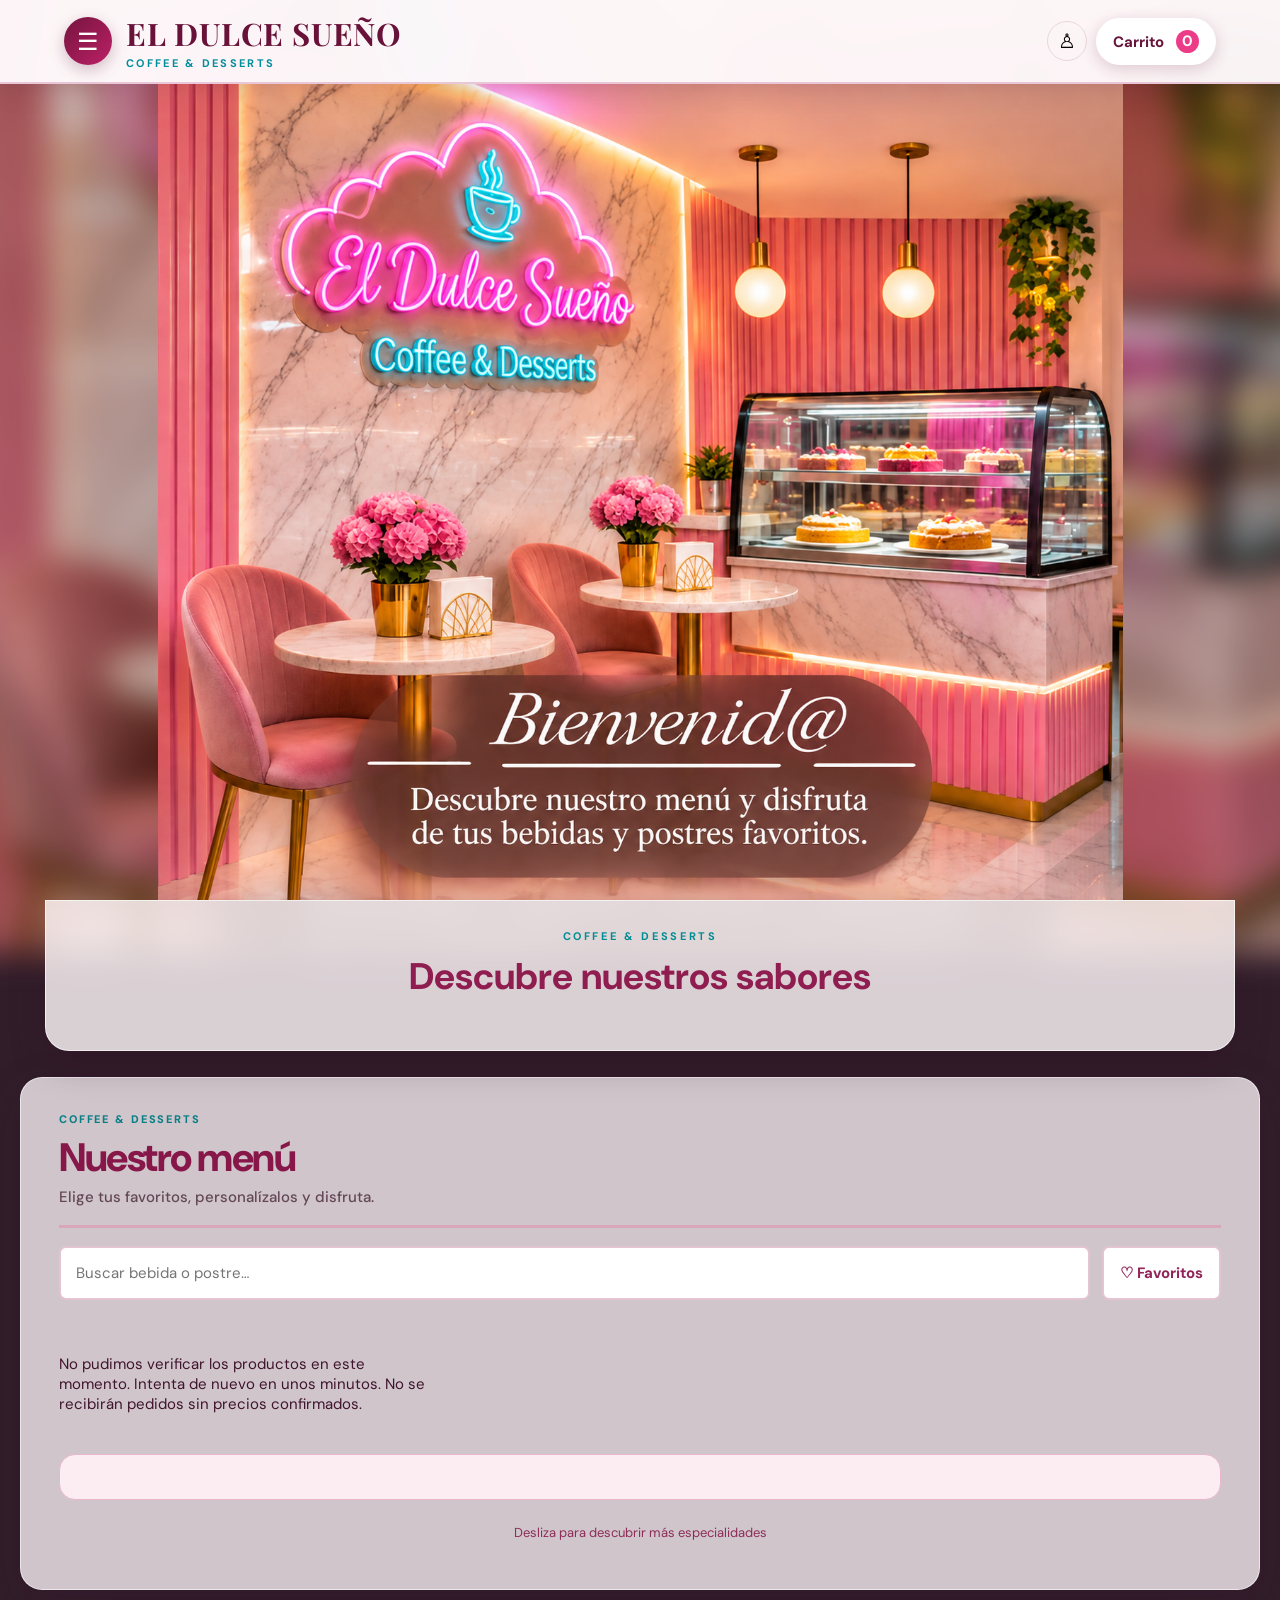
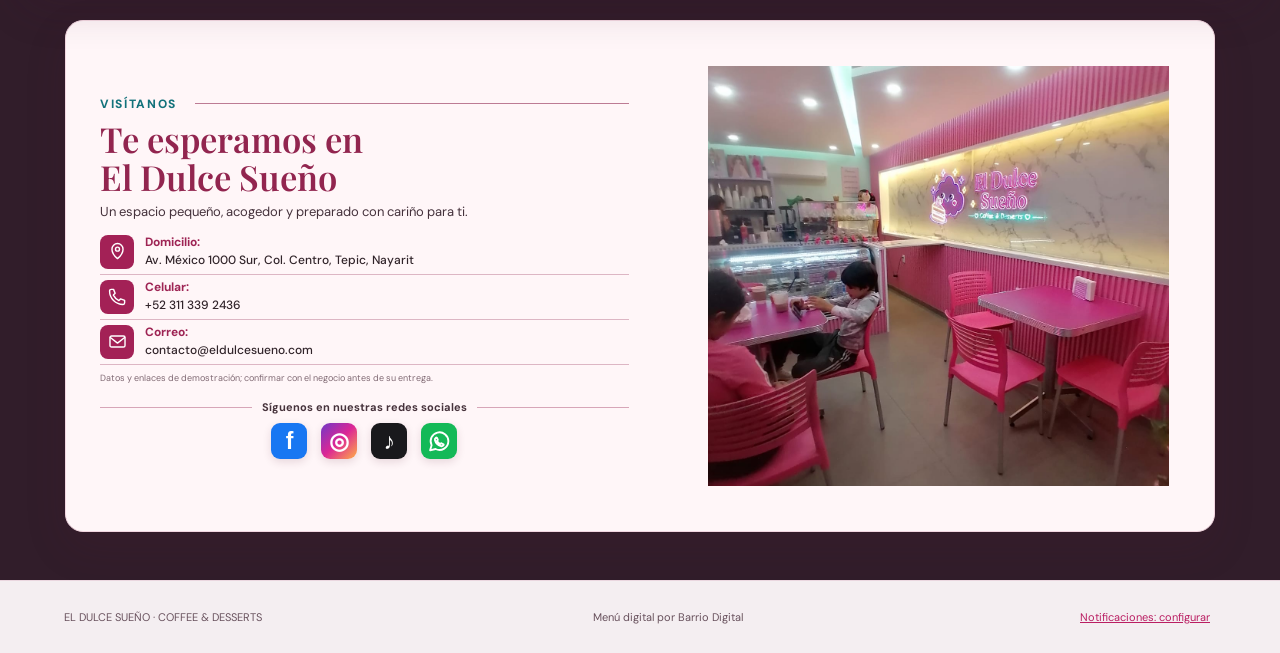
==== commit 833b9182: "Add files via upload" ====
--- a/index.html
+++ b/index.html
@@ -35,4 +35,4 @@
 <div id="overlay" class="overlay" hidden></div><aside id="drawer" class="drawer" aria-label="Detalle" aria-modal="true" role="dialog" hidden><div class="drawer-head"><h2 id="drawerTitle">Detalle</h2><button id="closeDrawer" class="icon-btn" aria-label="Cerrar">✕</button></div><div id="drawerBody" class="drawer-body"></div></aside>
 <nav class="bottom-nav" aria-label="Navegación rápida"><a href="#inicio" aria-label="Inicio"><span>⌂</span>Inicio</a><a href="#menu" aria-label="Menú"><span>☷</span>Menú</a><a href="#flashSection" id="promoNav"><span>◇</span>Promociones</a><button id="bottomFavorites"><span>♡</span>Favoritos</button><button id="bottomOrder"><span>▣</span>Carrito</button></nav><div id="toast" class="toast" role="status" aria-live="polite"></div>
 <script type="module" src="js/app.js"></script>
-</body></html>
+<script defer src="./js/actualizador.js?v=16"></script></body></html>
--- a/css/styles.css
+++ b/css/styles.css
@@ -160,3 +160,132 @@
  .category-tile span{font-size:clamp(13px,3.8vw,17px);padding:9px 4px}
 }
 @media(max-width:390px){.hero-categories{gap:9px}.category-tile span{font-size:13px}}
+
+/* V6: una sola portada en móvil y navegación entre categorías */
+.category-next{margin:25px 0 6px;padding:22px;background:rgba(255,242,248,.91);border:1px solid #eab6cc;border-radius:16px;text-align:center}
+.category-next-title{font-weight:700;color:#762044;font-size:16px;margin-bottom:14px}
+.category-next-actions{display:flex;justify-content:center;gap:12px;flex-wrap:wrap}
+.category-next-actions button{border-radius:9px;padding:13px 19px;font-weight:700;border:1px solid #a92361}
+.next-category-button{background:#a92361;color:#fff}
+.back-categories-button{background:#fff;color:#8a2250}
+@media(max-width:650px){
+ /* El fondo desenfocado no debe repetir la misma portada */
+ body::before{background-image:url('../assets/local/interior-principal.jpg');background-size:cover}
+ .hero{height:auto!important;min-height:0!important;max-height:none!important;aspect-ratio:1364/1153;padding:0!important;background:#f5d3dd}
+ .hero-photo{inset:0!important;background-image:url('../assets/local/portada-cafeteria.png');background-size:100% 100%!important;background-position:center!important;background-repeat:no-repeat!important}
+ .category-showcase{margin-top:0}
+ .category-next{padding:15px 10px;margin-top:16px}
+ .category-next-actions{flex-direction:column}
+ .category-next-actions button{width:100%}
+ .categories{position:sticky;top:65px;z-index:12;background:rgba(255,247,251,.97);padding:8px 2px 11px;border-radius:8px;box-shadow:0 5px 12px #48102d1a}
+}
+
+/* V7: datos y redes en una sola línea, debajo del domicilio */
+.visit #businessDetails p{margin:8px 0;overflow-wrap:anywhere}
+.visit #businessDetails a{color:#8e2454;text-underline-offset:3px}
+.visit .demo-contact-note{font-size:11px;line-height:1.45;opacity:.8;margin-top:12px}
+.social-links{display:flex;align-items:center;gap:10px;flex-wrap:nowrap;margin-top:20px}
+.social-link{width:40px;height:40px;display:inline-flex;align-items:center;justify-content:center;border-radius:50%;background:#9b385c;color:white!important;text-decoration:none!important;font-family:Arial,sans-serif;font-size:19px;font-weight:700;transition:transform .2s,background .2s}
+.social-link:hover,.social-link:focus-visible{transform:translateY(-2px);background:#c12e72}
+#socialWhatsApp{font-size:12px;background:#267d67}
+@media(max-width:520px){.social-links{gap:9px}.social-link{width:37px;height:37px}}
+
+
+/* V8: tarjeta Visítanos aprobada. Conserva la fotografía auténtica del negocio. */
+.visit{max-width:1160px;margin:24px auto 72px;min-height:0;grid-template-columns:1fr 1fr;background:#fff6f8;border:1px solid #f2d6e0;border-radius:18px;overflow:hidden;box-shadow:0 16px 42px rgba(84,26,48,.14)}
+.visit-info{padding:36px 42px 30px!important;min-width:0}
+.visit-eyebrow{display:flex;align-items:center;gap:18px;color:#13727b;font-size:12px;font-weight:800;letter-spacing:.14em}
+.visit-eyebrow::after{content:'';height:1px;background:#bd7b94;flex:1}
+.visit h2{font-family:'Playfair Display',Georgia,serif;font-weight:600;color:#92254f;font-size:clamp(30px,3.3vw,48px);line-height:1.14;margin:13px 0 10px}
+.visit .visit-intro{color:#44313b;font-size:15px;line-height:1.55;margin:0 0 20px}
+.visit-details{display:flex;flex-direction:column}
+.visit-detail{display:flex;align-items:center;gap:15px;padding:10px 0;border-bottom:1px solid #ddb6c4}
+.visit-detail-icon{flex:0 0 43px;width:43px;height:43px;border-radius:11px;background:#a32156;color:#fff;display:grid;place-items:center}
+.visit-detail-icon svg{width:23px;height:23px;fill:none;stroke:currentColor;stroke-width:1.8;stroke-linecap:round;stroke-linejoin:round}
+.visit-detail>div{min-width:0;display:flex;flex-direction:column;gap:2px;line-height:1.3}
+.visit-detail strong{color:#9e2454;font-size:15px}
+.visit-detail span:not(.visit-detail-icon),.visit-detail a{color:#31242a!important;font-size:14px;font-weight:500;overflow-wrap:anywhere;text-decoration:none!important}
+.visit .demo-contact-note{font-size:10px;color:#806a74;line-height:1.3;margin:9px 0 2px;opacity:1}
+.visit-social-heading{display:flex;align-items:center;gap:10px;color:#46323b;font-weight:700;font-size:13px;text-align:center;margin:13px 0 0}
+.visit-social-heading::before,.visit-social-heading::after{content:'';height:1px;background:#d7a6b8;flex:1}
+.visit .social-links{display:flex;align-items:center;justify-content:center;gap:20px;flex-wrap:nowrap;margin:15px 0 0}
+.visit .social-link{display:grid;place-items:center;flex:0 0 42px;width:42px;height:42px;border-radius:11px;color:white!important;font-size:29px;box-shadow:0 3px 9px #521d3224;text-decoration:none!important}
+.visit .social-facebook{background:#1877f2}
+.visit .social-instagram{background:linear-gradient(135deg,#6f38c7,#dc2795,#ffae46)}
+.visit .social-tiktok{background:#19191c}
+.visit #socialWhatsApp{background:#14b958;font-size:21px}
+.visit-photo{min-height:100%;overflow:hidden}
+.visit .visit-photo img{display:block;width:100%;height:100%;max-height:none;min-height:520px;object-fit:cover;object-position:center 48%}
+@media(max-width:760px){
+ .visit{grid-template-columns:1fr;margin:18px 12px 85px;border-radius:15px}
+ .visit-info{padding:25px 23px!important}
+ .visit h2{font-size:clamp(28px,8vw,39px)}
+ .visit .visit-photo img{min-height:0;height:310px;object-position:center 43%}
+}
+@media(max-width:380px){.visit .social-links{gap:13px}.visit-info{padding:22px 18px!important}.visit .social-link{width:40px;height:40px;flex-basis:40px}}
+
+
+/* V9 · AJUSTES EXCLUSIVOS DE COMPUTADORA. La experiencia móvil V8 permanece intacta. */
+@media (min-width: 801px) {
+  /* La portada principal se conserva nítida. Solo suavizamos el fondo inferior. */
+  body::before {
+    filter: blur(max(15px, var(--scroll-blur))) brightness(.82) saturate(.78);
+    transform: scale(1.065);
+  }
+  /* Tarjeta de presentación horizontal: compacta y sin espacios sobrantes. */
+  .visit {
+    grid-template-columns: 52% 48%;
+    min-height: 0;
+    height: auto;
+    max-width: 1150px;
+    margin: 26px auto 48px;
+    scroll-margin-top: 94px;
+    align-items: stretch;
+  }
+  .visit-info {
+    padding: 23px 34px 20px !important;
+    display: flex;
+    flex-direction: column;
+    justify-content: center;
+  }
+  .visit h2 {
+    font-size: clamp(27px, 2.7vw, 37px);
+    line-height: 1.12;
+    margin: 8px 0 6px;
+  }
+  .visit .visit-intro {
+    font-size: 13px;
+    line-height: 1.35;
+    margin: 0 0 9px;
+  }
+  .visit-detail { padding: 5px 0; gap: 11px; }
+  .visit-detail-icon {
+    flex-basis: 34px;
+    width: 34px;
+    height: 34px;
+    border-radius: 8px;
+  }
+  .visit-detail-icon svg { width: 19px; height: 19px; }
+  .visit-detail strong { font-size: 12px; }
+  .visit-detail span:not(.visit-detail-icon),
+  .visit-detail a { font-size: 12px; }
+  .visit .demo-contact-note { margin: 5px 0 0; font-size: 9px; }
+  .visit-social-heading { margin-top: 8px; font-size: 11px; }
+  .visit .social-links { margin-top: 9px; gap: 14px; }
+  .visit .social-link {
+    width: 36px;
+    height: 36px;
+    flex-basis: 36px;
+    font-size: 23px;
+    border-radius: 9px;
+  }
+  .visit #socialWhatsApp { font-size: 18px; }
+  .visit-photo { min-height: 0; }
+  .visit .visit-photo img {
+    min-height: 0;
+    max-height: 420px;
+    height: 100%;
+    object-fit: cover;
+    object-position: center 47%;
+  }
+}
